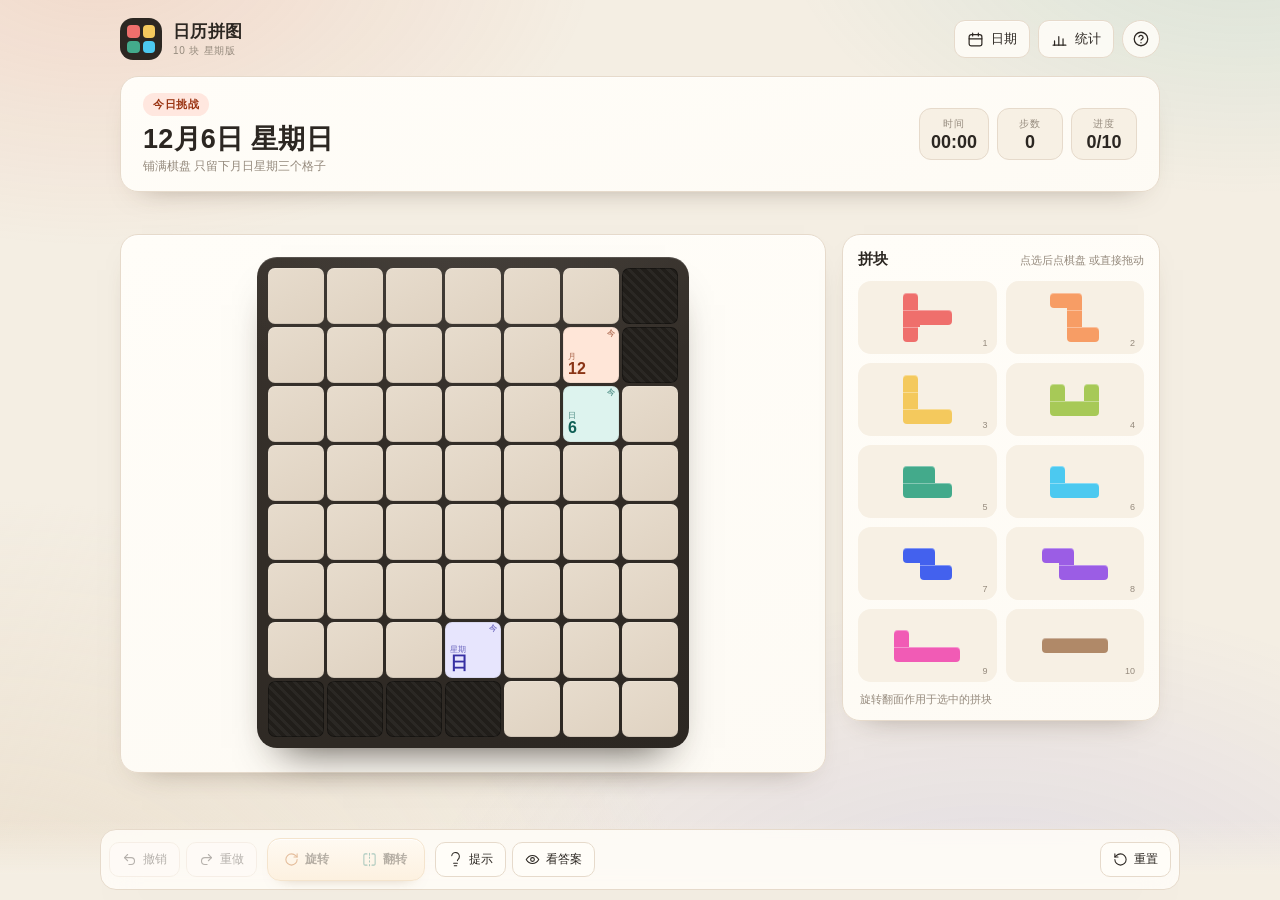
==== index.html @ 7f1c4089 "今日自动定位 非Chromium安装引导 横屏适配 旋转翻转分区 新增Android安装包" ====
<!DOCTYPE html>
<html lang="zh-CN">
<head>
  <meta charset="utf-8">
  <meta name="viewport" content="width=device-width, initial-scale=1, viewport-fit=cover, user-scalable=no">
  <meta name="theme-color" content="#f4eee3">
  <meta name="description" content="10 块日历拼图 铺满棋盘 只留下月 日 星期三个格子 每天一道 离线可玩">
  <title>日历拼图 10 块星期版</title>
  <link rel="manifest" href="manifest.webmanifest">
  <link rel="apple-touch-icon" href="icons/icon-192.png">
  <link rel="icon" type="image/png" href="icons/icon-192.png">
  <link rel="stylesheet" href="styles.css">
</head>
<body>
  <svg class="sprite" xmlns="http://www.w3.org/2000/svg" aria-hidden="true" focusable="false">
    <symbol id="i-undo" viewBox="0 0 24 24"><path d="M9 14 4 9l5-5"/><path d="M4 9h10.5a5.5 5.5 0 0 1 0 11H11"/></symbol>
    <symbol id="i-redo" viewBox="0 0 24 24"><path d="m15 14 5-5-5-5"/><path d="M20 9H9.5a5.5 5.5 0 0 0 0 11H13"/></symbol>
    <symbol id="i-rotate" viewBox="0 0 24 24"><path d="M21 12a9 9 0 1 1-9-9c2.52 0 4.94.99 6.74 2.74L21 8"/><path d="M21 3v5h-5"/></symbol>
    <symbol id="i-flip" viewBox="0 0 24 24"><path d="M8 3H5a2 2 0 0 0-2 2v14c0 1.1.9 2 2 2h3"/><path d="M16 3h3a2 2 0 0 1 2 2v14a2 2 0 0 1-2 2h-3"/><path d="M12 20v2M12 14v2M12 8v2M12 2v3"/></symbol>
    <symbol id="i-hint" viewBox="0 0 24 24"><path d="M15 14c.2-1 .7-1.7 1.5-2.5 1-.9 1.5-2.2 1.5-3.5A6 6 0 0 0 6 6 0 0 0 0 9.5c0 1 .5 2.2 1.5 3.1.8.7 1.3 1.5 1.5 2.5"/><path d="M9 18h6"/><path d="M10 22h4"/></symbol>
    <symbol id="i-answer" viewBox="0 0 24 24"><path d="M2 12c2.5-4.2 6-6.5 10-6.5s7.5 2.3 10 6.5c-2.5 4.2-6 6.5-10 6.5S4.5 16.2 2 12Z"/><circle cx="12" cy="12" r="3"/></symbol>
    <symbol id="i-reset" viewBox="0 0 24 24"><path d="M3 12a9 9 0 1 0 9-9 9.75 9.75 0 0 0-6.74 2.74L3 8"/><path d="M3 3v5h5"/></symbol>
    <symbol id="i-calendar" viewBox="0 0 24 24"><rect x="3" y="5" width="18" height="16" rx="3"/><path d="M8 3v4M16 3v4M3 11h18"/></symbol>
    <symbol id="i-stats" viewBox="0 0 24 24"><path d="M5 20v-6M11 20V8M17 20v-9"/><path d="M3 20h18"/></symbol>
    <symbol id="i-help" viewBox="0 0 24 24"><circle cx="12" cy="12" r="9"/><path d="M9.2 9a2.9 2.9 0 0 1 5.6 1c0 1.9-2.8 2.4-2.8 3.4"/><path d="M12 17h.01"/></symbol>
    <symbol id="i-install" viewBox="0 0 24 24"><path d="M21 15v4a2 2 0 0 1-2 2H5a2 2 0 0 1-2-2v-4"/><path d="m7 10 5 5 5-5"/><path d="M12 15V3"/></symbol>
    <symbol id="i-close" viewBox="0 0 24 24"><path d="M18 6 6 18M6 6l12 12"/></symbol>
    <symbol id="i-check" viewBox="0 0 24 24"><path d="m20 6-11 11-5-5"/></symbol>
  </svg>

  <div class="app">
    <header class="topbar">
      <div class="brand">
        <span class="brand-mark" aria-hidden="true"><i></i><i></i><i></i><i></i></span>
        <span class="brand-text">
          <b>日历拼图</b>
          <small>10 块 星期版</small>
        </span>
      </div>
      <nav class="top-actions">
        <button id="btnInstall" class="btn subtle icon-sm install-btn" hidden>
          <svg class="ico" aria-hidden="true"><use href="#i-install"/></svg><span class="label">安装到设备</span>
        </button>
        <button id="btnDate" class="btn subtle icon-sm">
          <svg class="ico" aria-hidden="true"><use href="#i-calendar"/></svg><span class="label">日期</span>
        </button>
        <button id="btnStats" class="btn subtle icon-sm">
          <svg class="ico" aria-hidden="true"><use href="#i-stats"/></svg><span class="label">统计</span>
        </button>
        <button id="btnHelp" class="btn subtle icon" aria-label="帮助与安装说明">
          <svg class="ico" aria-hidden="true"><use href="#i-help"/></svg>
        </button>
      </nav>
    </header>

    <main class="layout">
      <section class="challenge panel">
        <div class="challenge-left">
          <div class="challenge-head">
            <span id="challengeTag" class="challenge-tag">今日挑战</span>
            <button id="btnBackToday" class="back-today" type="button" hidden>回到今天</button>
          </div>
          <h1 id="challengeTitle">11月2日 星期一</h1>
          <p class="challenge-sub">铺满棋盘 只留下月日星期三个格子</p>
        </div>
        <div class="metrics">
          <div class="metric"><span>时间</span><strong id="timer">00:00</strong></div>
          <div class="metric"><span>步数</span><strong id="moves">0</strong></div>
          <div class="metric"><span>进度</span><strong id="progress">0/10</strong></div>
        </div>
      </section>

      <section class="board-card panel">
        <div class="board-wrap">
          <div id="board" class="board" role="grid" aria-label="日历拼图棋盘"></div>
        </div>
        <div id="answerBar" class="answer-bar" hidden>
          <span id="answerText">答案模式</span>
          <div class="answer-actions">
            <button id="answerNext" class="mini-btn" type="button">换一种</button>
            <button id="answerReset" class="mini-btn" type="button">重新开始</button>
          </div>
        </div>
      </section>

      <aside class="tray-card panel">
        <div class="tray-head">
          <h2>拼块</h2>
          <span>点选后点棋盘 或直接拖动</span>
        </div>
        <div id="tray" class="tray" aria-label="拼块列表"></div>
        <p class="tray-foot">旋转翻面作用于选中的拼块</p>
      </aside>
    </main>

    <footer class="dock">
      <div class="dock-inner">
        <div class="dock-group">
          <button id="btnUndo" class="dock-btn" type="button" aria-label="撤销">
            <svg class="ico" aria-hidden="true"><use href="#i-undo"/></svg><span>撤销</span>
          </button>
          <button id="btnRedo" class="dock-btn" type="button" aria-label="重做">
            <svg class="ico" aria-hidden="true"><use href="#i-redo"/></svg><span>重做</span>
          </button>
        </div>
        <div class="dock-group dock-transform">
          <button id="btnRotate" class="dock-btn" type="button" aria-label="旋转选中拼块">
            <svg class="ico" aria-hidden="true"><use href="#i-rotate"/></svg><span>旋转</span>
          </button>
          <button id="btnFlip" class="dock-btn" type="button" aria-label="翻转选中拼块">
            <svg class="ico" aria-hidden="true"><use href="#i-flip"/></svg><span>翻转</span>
          </button>
        </div>
        <div class="dock-group">
          <button id="btnHint" class="dock-btn" type="button" aria-label="提示">
            <svg class="ico" aria-hidden="true"><use href="#i-hint"/></svg><span>提示</span>
          </button>
          <button id="btnAnswer" class="dock-btn" type="button" aria-label="查看答案">
            <svg class="ico" aria-hidden="true"><use href="#i-answer"/></svg><span id="answerLabel">看答案</span>
          </button>
        </div>
        <div class="dock-group dock-right">
          <button id="btnReset" class="dock-btn" type="button" aria-label="重置">
            <svg class="ico" aria-hidden="true"><use href="#i-reset"/></svg><span>重置</span>
          </button>
        </div>
      </div>
    </footer>
  </div>

  <div id="installTip" class="install-tip" role="dialog" aria-live="polite" aria-label="安装到主屏幕" hidden>
    <span class="install-tip-icon" aria-hidden="true">
      <svg class="ico" aria-hidden="true"><use href="#i-install"/></svg>
    </span>
    <div class="install-tip-text">
      <strong id="installTipTitle">装到桌面 离线也能玩</strong>
      <span id="installTipSub">独立全屏 没有地址栏</span>
    </div>
    <button id="installTipGo" class="btn primary install-tip-go" type="button">安装</button>
    <a id="installTipDown" class="btn primary install-tip-go" href="download/calendar-puzzle.apk" download hidden>下载</a>
    <button id="installTipClose" class="install-tip-close" type="button" aria-label="暂不安装">
      <svg class="ico" aria-hidden="true"><use href="#i-close"/></svg>
    </button>
  </div>

  <div id="toast" class="toast" aria-live="polite"></div>

  <div id="dateModal" class="modal" aria-hidden="true" role="dialog" aria-modal="true" aria-labelledby="dateModalTitle">
    <div class="modal-card date-card">
      <div class="modal-head">
        <h2 id="dateModalTitle">选择日期</h2>
        <button class="modal-close" type="button" data-close aria-label="关闭">
          <svg class="ico" aria-hidden="true"><use href="#i-close"/></svg>
        </button>
      </div>
      <div class="date-preview">
        <strong id="datePreview">11月2日 星期一</strong>
        <span>全部 2604 种组合都有解</span>
      </div>
      <div class="date-section">
        <h3>月份</h3>
        <div id="monthGrid" class="chips month-chips"></div>
      </div>
      <div class="date-section">
        <h3>日期</h3>
        <div id="dayGrid" class="chips day-chips"></div>
      </div>
      <div class="date-section">
        <h3>星期</h3>
        <div id="weekGrid" class="chips week-chips"></div>
      </div>
      <p class="date-warning" id="dateWarning">切换日期会开始新的一局 当前进度不保留</p>
      <div class="modal-actions">
        <button id="btnToday" class="btn subtle" type="button">今天</button>
        <button id="btnRandom" class="btn subtle" type="button">随机一天</button>
        <button id="btnApplyDate" class="btn primary" type="button">开始这一局</button>
      </div>
    </div>
  </div>

  <div id="statsModal" class="modal" aria-hidden="true" role="dialog" aria-modal="true" aria-labelledby="statsModalTitle">
    <div class="modal-card">
      <div class="modal-head">
        <h2 id="statsModalTitle">统计</h2>
        <button class="modal-close" type="button" data-close aria-label="关闭">
          <svg class="ico" aria-hidden="true"><use href="#i-close"/></svg>
        </button>
      </div>
      <div id="statsGrid" class="stats-grid"></div>
      <div class="heatmap-block">
        <div class="heatmap-title">
          <h3>最近 8 周</h3>
          <span>按实际完成的日期记录</span>
        </div>
        <div class="heatmap-week"><span>日</span><span>一</span><span>二</span><span>三</span><span>四</span><span>五</span><span>六</span></div>
        <div id="heatmap" class="heatmap"></div>
        <p class="hint-text">深色为今日挑战完成 浅色为自由日期完成 空心为未完成</p>
      </div>
      <p class="stats-foot" id="statsFoot"></p>
    </div>
  </div>

  <div id="helpModal" class="modal" aria-hidden="true" role="dialog" aria-modal="true" aria-labelledby="helpModalTitle">
    <div class="modal-card help-card">
      <div class="modal-head">
        <h2 id="helpModalTitle">玩法与离线使用</h2>
        <button class="modal-close" type="button" data-close aria-label="关闭">
          <svg class="ico" aria-hidden="true"><use href="#i-close"/></svg>
        </button>
      </div>

      <section class="help-section">
        <h3>怎么玩</h3>
        <p>棋盘是 7 列 × 8 行 共 56 格 深色墙格与三个日期格不能覆盖 把 10 块拼图全部放进棋盘 恰好留出月 日 星期三格</p>
        <ul>
          <li>点一下拼块选中 再点棋盘放置 也可以直接拖动拼块到棋盘</li>
          <li>点旋转或翻面调整选中拼块的朝向 允许翻面</li>
          <li>点棋盘上已放置的拼块可以取下 点拼块托盘里的已用拼块也可以取下</li>
          <li>提示会在当前摆法的基础上给出下一块的位置 看答案会展示一种完整解法 本局不计入连胜</li>
        </ul>
      </section>

      <section class="help-section">
        <h3>安装到 Android</h3>
        <ol>
          <li>Chrome 打开本页面 点顶部安装按钮 或菜单里的安装应用</li>
          <li>夸克 UC QQ 微信等浏览器 点工具栏菜单 选 添加到桌面 或 添加到主屏幕</li>
          <li>找不到入口 直接下载安装包 装好后桌面有图标 断网也能玩</li>
        </ol>
        <a class="btn primary help-download" href="download/calendar-puzzle.apk" download>下载 Android 安装包 APK</a>
        <p class="help-note">安装包约 1 MB 首次安装需允许未知来源应用 装好后不依赖浏览器与网络</p>
      </section>

      <section class="help-section">
        <h3>安装到 Windows</h3>
        <ol>
          <li>用 Chrome 或 Edge 打开本页面</li>
          <li>点地址栏右侧的安装图标 或菜单里的安装日历拼图</li>
          <li>安装后会生成桌面快捷方式 离线可直接启动</li>
        </ol>
        <p class="help-note">也可以下载单文件离线版 双击即可在浏览器中玩 不需要联网</p>
        <a id="offlineLink" class="btn subtle help-download" href="calendar-puzzle-standalone.html" download>保存单文件离线版</a>
      </section>

      <section class="help-section">
        <h3>说明</h3>
        <p>标准 10 块星期版共有 12 × 31 × 7 = 2604 种日期组合 已逐一验证全部有解 进度 成绩与统计只保存在本机浏览器里</p>
      </section>
    </div>
  </div>

  <div id="winModal" class="modal" aria-hidden="true" role="dialog" aria-modal="true" aria-labelledby="winTitle">
    <div class="modal-card win-card">
      <div id="confetti" class="confetti" aria-hidden="true"></div>
      <div class="win-check" aria-hidden="true">
        <svg class="ico" aria-hidden="true"><use href="#i-check"/></svg>
      </div>
      <h2 id="winTitle">拼好了</h2>
      <p id="winSub" class="win-sub">今天的日历拼图完成了</p>
      <div class="win-stats">
        <div><span>时间</span><strong id="winTime">00:00</strong></div>
        <div><span>步数</span><strong id="winMoves">10</strong></div>
        <div><span>提示</span><strong id="winHints">0</strong></div>
      </div>
      <p id="winNote" class="win-note"></p>
      <div class="modal-actions win-actions">
        <button id="winReplay" class="btn primary" type="button">再来一局</button>
        <button id="winDate" class="btn subtle" type="button">换个日期</button>
        <button id="winStats" class="btn subtle" type="button">看统计</button>
      </div>
    </div>
  </div>

  <script src="src/pieces.js"></script>
  <script src="src/solver.js"></script>
  <script src="src/storage.js"></script>
  <script src="src/game.js"></script>
  <script src="src/app.js"></script>
</body>
</html>
---- styles.css ----
:root {
  --bg: #f4eee3;
  --bg-deep: #ede2d2;
  --glow1: #fffaf0;
  --glow2: #e9dcc9;
  --surface: #fffdf8;
  --surface-2: #f7f0e4;
  --surface-translucent: rgba(255, 253, 248, 0.84);
  --ink: #2c2722;
  --ink-2: #5d554c;
  --muted: #958a7d;
  --line: #e6dacb;
  --line-strong: #d7c8b5;
  --frame: #38322c;
  --frame-2: #2c2722;
  --cell-empty: #e7dccd;
  --cell-empty-2: #dfd2c1;
  --wall: #211e1a;
  --accent: #e76f51;
  --accent-soft: #ffe7df;
  --accent-ink: #9a3412;
  --teal: #2a9d8f;
  --teal-soft: #dff3ef;
  --indigo: #4f46e5;
  --indigo-soft: #e8e7fd;
  --good: #0f766e;
  --shadow: 0 26px 50px -30px rgba(73, 55, 38, 0.55);
  --shadow-soft: 0 14px 30px -22px rgba(73, 55, 38, 0.55);
  --radius: 18px;
  --mini: 15px;
  --mini-r: 4px;
  --piece-r: 10px;
  --ease: cubic-bezier(0.22, 0.9, 0.24, 1);
  --ease-out: cubic-bezier(0.16, 1, 0.3, 1);
  color-scheme: light dark;
}

@media (prefers-color-scheme: dark) {
  :root {
    --bg: #15130f;
    --bg-deep: #100f0c;
    --glow1: #1f1b15;
    --glow2: #191611;
    --surface: #201d18;
    --surface-2: #2a261f;
    --surface-translucent: rgba(32, 29, 24, 0.86);
    --ink: #f4ede2;
    --ink-2: #c8bda9;
    --muted: #8f8370;
    --line: #383228;
    --line-strong: #4a4235;
    --frame: #0f0e0c;
    --frame-2: #080807;
    --cell-empty: #2c2821;
    --cell-empty-2: #26221c;
    --wall: #0a0908;
    --accent: #f07a5c;
    --accent-soft: #3a211a;
    --accent-ink: #ffb39c;
    --teal: #4cc2b2;
    --teal-soft: #142e2b;
    --indigo: #8b85ff;
    --indigo-soft: #211f3d;
    --good: #4cc2b2;
    --shadow: 0 26px 50px -30px rgba(0, 0, 0, 0.8);
    --shadow-soft: 0 14px 30px -22px rgba(0, 0, 0, 0.75);
  }
}

* { box-sizing: border-box; }

html, body {
  margin: 0;
  min-height: 100%;
}

body {
  font-family: -apple-system, BlinkMacSystemFont, "Segoe UI", "PingFang SC", "Hiragino Sans GB", "Microsoft YaHei", sans-serif;
  background: var(--bg);
  color: var(--ink);
  -webkit-font-smoothing: antialiased;
  overflow-x: hidden;
  -webkit-tap-highlight-color: transparent;
}

body::before {
  content: "";
  position: fixed;
  inset: -12%;
  z-index: 0;
  pointer-events: none;
  background: var(--glow1);
  background:
    radial-gradient(46% 38% at 16% 6%, color-mix(in srgb, var(--accent) 16%, transparent), transparent 68%),
    radial-gradient(42% 36% at 88% 2%, color-mix(in srgb, var(--teal) 14%, transparent), transparent 70%),
    radial-gradient(52% 46% at 72% 96%, color-mix(in srgb, var(--indigo) 12%, transparent), transparent 72%),
    radial-gradient(60% 50% at 8% 92%, color-mix(in srgb, var(--glow2) 80%, transparent), transparent 75%);
  animation: aurora 20s ease-in-out infinite alternate;
}

body.modal-open { overflow: hidden; }

button {
  font-family: inherit;
  color: inherit;
}

[hidden] { display: none !important; }

.sprite {
  position: absolute;
  width: 0;
  height: 0;
  overflow: hidden;
}

.ico {
  width: 16px;
  height: 16px;
  flex: 0 0 auto;
  fill: none;
  stroke: currentColor;
  stroke-width: 1.7;
  stroke-linecap: round;
  stroke-linejoin: round;
}

.app {
  position: relative;
  z-index: 1;
  min-height: 100vh;
  min-height: 100dvh;
  display: flex;
  flex-direction: column;
}

/* ---------- 顶栏 ---------- */
.topbar {
  width: min(1080px, 100%);
  margin: 0 auto;
  padding: 18px 20px 10px;
  display: flex;
  align-items: center;
  justify-content: space-between;
  gap: 16px;
  animation: fadeDown 0.7s var(--ease-out) both;
}

.brand {
  display: flex;
  align-items: center;
  gap: 11px;
  user-select: none;
}

.brand-mark {
  width: 42px;
  height: 42px;
  border-radius: 13px;
  background: var(--ink);
  padding: 7px;
  display: grid;
  grid-template-columns: 1fr 1fr;
  gap: 3px;
  box-shadow: var(--shadow-soft);
  flex: 0 0 auto;
  transition: transform 0.4s var(--ease);
}
.brand:hover .brand-mark { transform: rotate(-4deg) scale(1.04); }

.brand-mark i { display: block; border-radius: 4px; transition: transform 0.4s var(--ease); }
.brand-mark i:nth-child(1) { background: #ef6f6c; }
.brand-mark i:nth-child(2) { background: #f4c95d; }
.brand-mark i:nth-child(3) { background: #43aa8b; }
.brand-mark i:nth-child(4) { background: #4cc9f0; }
.brand:hover .brand-mark i:nth-child(1) { transform: translate(-2px, -2px); }
.brand:hover .brand-mark i:nth-child(4) { transform: translate(2px, 2px); }

.brand-text { display: flex; flex-direction: column; line-height: 1.15; }
.brand-text b { font-size: 17px; letter-spacing: 0.02em; }
.brand-text small { font-size: 10px; color: var(--muted); letter-spacing: 0.08em; margin-top: 3px; }

.top-actions { display: flex; align-items: center; gap: 8px; flex-wrap: wrap; justify-content: flex-end; }

.btn {
  border: 1px solid var(--line);
  background: var(--surface);
  border-radius: 11px;
  padding: 9px 14px;
  font-size: 13px;
  cursor: pointer;
  display: inline-flex;
  align-items: center;
  justify-content: center;
  gap: 7px;
  box-shadow: 0 1px 0 rgba(255, 255, 255, 0.5) inset;
  transition:
    background-color 0.2s ease,
    border-color 0.2s ease,
    transform 0.22s var(--ease),
    box-shadow 0.22s ease,
    color 0.2s ease;
}
.btn:hover { background: var(--surface-2); border-color: var(--line-strong); transform: translateY(-1px) scale(1.03); }
.btn:active { transform: scale(0.96); box-shadow: none; }
.btn.subtle { background: var(--surface-translucent); backdrop-filter: blur(10px); }
.btn.primary { background: var(--ink); border-color: var(--ink); color: var(--surface); }
.btn.primary:hover { background: var(--ink-2); border-color: var(--ink-2); }
.btn.icon {
  padding: 0;
  display: inline-grid;
  place-items: center;
}
.btn.icon { width: 38px; height: 38px; border-radius: 50%; }
.btn.icon-sm {
  width: auto;
  height: 38px;
  padding: 0 12px;
  gap: 7px;
  border-radius: 11px;
  display: inline-flex;
  align-items: center;
  justify-content: center;
}
.btn.icon-sm .ico { width: 17px; height: 17px; }
.btn.icon .ico { width: 18px; height: 18px; }
.btn.install-btn {
  background: var(--accent);
  border-color: var(--accent);
  color: #fff;
  font-weight: 600;
}
.btn.install-btn:hover { background: #d95f42; border-color: #d95f42; }

/* ---------- 布局 ---------- */
.layout {
  width: min(1080px, 100%);
  margin: 0 auto;
  padding: 6px 20px 20px;
  display: grid;
  grid-template-columns: minmax(0, 1fr) 318px;
  grid-template-areas:
    "challenge challenge"
    "board tray";
  gap: 16px;
  align-items: start;
  flex: 1;
}

.panel {
  background: var(--surface);
  background: linear-gradient(168deg, var(--surface), color-mix(in srgb, var(--surface) 82%, var(--surface-2)));
  border: 1px solid var(--line);
  border-radius: var(--radius);
  box-shadow:
    0 1px 0 rgba(255, 255, 255, 0.6) inset,
    var(--shadow-soft);
}

.challenge {
  grid-area: challenge;
  padding: 16px 22px;
  display: flex;
  align-items: center;
  justify-content: space-between;
  gap: 20px;
  animation: riseIn 0.7s 0.06s var(--ease-out) both;
}

.challenge-left { min-width: 0; }

.challenge-head { display: flex; align-items: center; gap: 8px; flex-wrap: wrap; }

.back-today {
  display: inline-flex;
  align-items: center;
  padding: 4px 10px;
  border: 1px solid var(--line);
  border-radius: 999px;
  background: var(--surface);
  color: var(--muted);
  font-family: inherit;
  font-size: 11px;
  font-weight: 600;
  cursor: pointer;
  transition: color 0.2s ease, border-color 0.2s ease, transform 0.22s var(--ease);
}
.back-today:hover { color: var(--accent-ink); border-color: var(--accent-soft); }
.back-today:active { transform: scale(0.95); }

.challenge-tag {
  display: inline-flex;
  align-items: center;
  gap: 6px;
  padding: 4px 10px;
  border-radius: 999px;
  background: var(--accent-soft);
  color: var(--accent-ink);
  font-size: 11px;
  font-weight: 600;
  letter-spacing: 0.05em;
  transition: background-color 0.25s ease, color 0.25s ease, transform 0.25s var(--ease);
}
.challenge-tag.free { background: var(--indigo-soft); color: var(--indigo); }
.challenge-tag.done { background: var(--teal-soft); color: var(--good); }
.challenge-tag.pop { animation: tagPop 0.45s var(--ease); }

.challenge h1 {
  margin: 8px 0 3px;
  font-size: clamp(20px, 3.2vw, 27px);
  letter-spacing: 0.01em;
  line-height: 1.15;
}
.challenge h1.swap { animation: titleSwap 0.5s var(--ease-out); }

.challenge-sub { margin: 0; font-size: 12px; color: var(--muted); }

.metrics { display: flex; gap: 8px; flex: 0 0 auto; }
.metric {
  min-width: 66px;
  padding: 8px 11px 7px;
  border-radius: 12px;
  background: var(--surface-2);
  border: 1px solid var(--line);
  text-align: center;
  transition: transform 0.25s var(--ease), border-color 0.25s ease;
}
.metric span { display: block; font-size: 10px; color: var(--muted); letter-spacing: 0.08em; }
.metric strong {
  display: block;
  margin-top: 2px;
  font-size: 18px;
  font-variant-numeric: tabular-nums;
  line-height: 1.1;
}
.metric strong.bump { animation: metricBump 0.42s var(--ease); }

.board-card {
  grid-area: board;
  padding: 10px 10px 12px;
  display: flex;
  flex-direction: column;
  min-width: 0;
  animation: riseIn 0.75s 0.12s var(--ease-out) both;
}

.board-wrap {
  display: flex;
  align-items: center;
  justify-content: center;
  padding: 12px 4px;
}

.board {
  --cell: 56px;
  --gap: 3px;
  --pad: 11px;
  --piece-r: 10px;
  position: relative;
  isolation: isolate;
  display: grid;
  grid-template-columns: repeat(7, var(--cell));
  grid-auto-rows: var(--cell);
  gap: var(--gap);
  padding: var(--pad);
  border-radius: 20px;
  background:
    radial-gradient(120% 90% at 50% -20%, rgba(255, 255, 255, 0.1), transparent 60%),
    linear-gradient(160deg, var(--frame), var(--frame-2));
  box-shadow:
    inset 0 1px 0 rgba(255, 255, 255, 0.14),
    0 24px 40px -24px rgba(30, 22, 14, 0.8);
  touch-action: none;
  user-select: none;
  margin: 0 auto;
}

/* 拼块整体形状层 */
.piece-layer {
  position: absolute;
  left: var(--pad);
  top: var(--pad);
  width: calc(var(--cell) * 7 + var(--gap) * 6);
  height: calc(var(--cell) * 8 + var(--gap) * 7);
  pointer-events: none;
  z-index: 2;
}

.piece {
  position: absolute;
  filter: drop-shadow(0 3px 3px rgba(28, 19, 10, 0.24));
  will-change: transform, opacity;
}
.piece-cell {
  position: absolute;
  display: block;
}
.piece.enter { animation: pieceIn 0.36s var(--ease-out) backwards; }
.piece.hint-piece {
  opacity: 0.42;
  animation: hintFloat 1.7s ease-in-out infinite;
  filter: drop-shadow(0 0 8px rgba(231, 111, 81, 0.45));
}
.piece.answer-piece { filter: drop-shadow(0 4px 5px rgba(28, 19, 10, 0.28)); }
.piece.reveal-piece { animation: pieceReveal 0.5s var(--ease-out) both; }
.piece.out { pointer-events: none; }

.cell {
  position: relative;
  border-radius: 7px;
  background: var(--cell-empty);
  transition: background-color 0.2s ease, box-shadow 0.2s ease, transform 0.2s var(--ease);
  animation: cellIn 0.5s var(--ease-out) backwards;
  animation-delay: calc(var(--i, 0) * 9ms + 120ms);
}

.cell.empty {
  background: linear-gradient(150deg, var(--cell-empty), var(--cell-empty-2));
  box-shadow:
    inset 0 1px 0 rgba(255, 255, 255, 0.16),
    inset 0 -1px 0 rgba(0, 0, 0, 0.08);
}

.board:not(.locked) .cell.empty:hover {
  background: linear-gradient(150deg, color-mix(in srgb, var(--cell-empty) 88%, #fff), var(--cell-empty-2));
  transform: scale(1.02);
}

.cell.wall {
  background:
    repeating-linear-gradient(45deg, rgba(255, 255, 255, 0.045) 0 3px, transparent 3px 7px),
    var(--wall);
  box-shadow: inset 0 0 0 1px rgba(0, 0, 0, 0.35);
}

.cell.target {
  display: flex;
  flex-direction: column;
  justify-content: flex-end;
  align-items: flex-start;
  padding: 3px 4px 4px;
  border: 1px solid rgba(0, 0, 0, 0.06);
}
.cell.target.month { background: #ffe6d8; color: #8a3416; }
.cell.target.day { background: #ddf3ee; color: #0f5f55; }
.cell.target.week { background: #e7e5fd; color: #3730a3; }

.cell.target { position: relative; }
.cell.target.today-cell::after {
  content: '今';
  position: absolute;
  top: 2px;
  right: 3px;
  font-size: 8px;
  font-weight: 700;
  line-height: 1;
  opacity: 0.62;
  letter-spacing: 0;
}

.cell-sub {
  font-size: 8px;
  line-height: 1;
  opacity: 0.72;
  letter-spacing: 0.04em;
}
.cell-main {
  font-size: clamp(13px, 2.2vw, 16px);
  font-weight: 700;
  line-height: 1.05;
  font-variant-numeric: tabular-nums;
}
.cell.target.week .cell-main { font-size: clamp(15px, 2.6vw, 18px); }

.cell.preview-valid {
  background: rgba(42, 157, 143, 0.22);
  box-shadow: inset 0 0 0 2px var(--teal);
  transform: scale(0.98);
}
.cell.preview-invalid {
  background: rgba(231, 111, 81, 0.2);
  box-shadow: inset 0 0 0 2px var(--accent);
  transform: scale(0.98);
}

.board.locked .cell { cursor: default; }
.board.shake { animation: boardShake 0.5s ease; }

.answer-bar {
  margin: 2px 6px 0;
  padding: 10px 12px;
  border-radius: 12px;
  border: 1px solid var(--line);
  background: var(--surface-2);
  display: flex;
  align-items: center;
  justify-content: space-between;
  gap: 10px;
  flex-wrap: wrap;
  font-size: 12px;
  color: var(--ink-2);
}
.answer-bar:not([hidden]) { animation: riseIn 0.4s var(--ease-out) both; }
.answer-actions { display: flex; gap: 6px; }
.mini-btn {
  border: 1px solid var(--line-strong);
  background: var(--surface);
  border-radius: 9px;
  padding: 5px 10px;
  font-size: 12px;
  cursor: pointer;
  transition: background-color 0.2s ease, transform 0.2s var(--ease), border-color 0.2s ease;
}
.mini-btn:hover { background: var(--surface-2); transform: translateY(-1px) scale(1.04); }
.mini-btn:active { transform: scale(0.96); }

/* ---------- 拼块托盘 ---------- */
.tray-card {
  grid-area: tray;
  padding: 15px 15px 13px;
  --mini: 15px;
  --mini-r: 4px;
  animation: riseIn 0.75s 0.18s var(--ease-out) both;
}

.tray-head {
  display: flex;
  align-items: baseline;
  justify-content: space-between;
  gap: 10px;
}
.tray-head h2 { margin: 0; font-size: 15px; letter-spacing: 0.02em; }
.tray-head span { font-size: 10.5px; color: var(--muted); }

.tray {
  margin-top: 12px;
  display: grid;
  grid-template-columns: repeat(2, minmax(0, 1fr));
  gap: 9px;
}

.tray-piece {
  position: relative;
  min-height: 73px;
  padding: 7px;
  border: 1px dashed transparent;
  border-radius: 13px;
  background: var(--surface-2);
  display: flex;
  align-items: center;
  justify-content: center;
  cursor: grab;
  touch-action: none;
  animation: trayIn 0.5s var(--ease-out) backwards;
  animation-delay: calc(var(--ti, 0) * 45ms + 220ms);
  transition:
    background-color 0.2s ease,
    border-color 0.2s ease,
    box-shadow 0.25s ease,
    opacity 0.25s ease,
    transform 0.25s var(--ease);
}
.tray-piece:hover {
  background: var(--surface);
  border-color: var(--line-strong);
  transform: translateY(-2px) scale(1.02);
}
.tray-piece:active { cursor: grabbing; transform: scale(0.97); }
.tray-piece.selected {
  background: var(--surface);
  border-color: var(--accent);
  box-shadow: 0 0 0 3px rgba(231, 111, 81, 0.16), 0 10px 22px -16px rgba(231, 111, 81, 0.65);
  transform: translateY(-2px);
}
.tray-piece.placed { opacity: 0.38; cursor: pointer; }
.tray-piece.placed .mini { filter: saturate(0.45); }
.tray-piece.hinting { animation: hintPiece 1.6s ease-in-out infinite; }

.mini {
  position: relative;
  display: block;
}
.mini-cell {
  position: absolute;
  display: block;
  box-shadow: inset 0 1px 0 rgba(255, 255, 255, 0.35);
}
.tray-num {
  position: absolute;
  right: 8px;
  bottom: 5px;
  font-size: 9px;
  color: var(--muted);
  font-variant-numeric: tabular-nums;
}

.tray-foot {
  margin: 11px 2px 0;
  font-size: 10.5px;
  color: var(--muted);
}

/* ---------- 底部操作栏 ---------- */
.dock {
  position: sticky;
  bottom: 0;
  z-index: 30;
  padding: 10px 20px calc(10px + env(safe-area-inset-bottom));
  background: linear-gradient(to top, var(--bg) 32%, transparent);
  animation: riseIn 0.7s 0.24s var(--ease-out) both;
}

.dock-inner {
  width: min(1080px, 100%);
  margin: 0 auto;
  padding: 8px;
  display: flex;
  align-items: center;
  gap: 10px;
  flex-wrap: wrap;
  border: 1px solid var(--line);
  border-radius: 16px;
  background: var(--surface-translucent);
  backdrop-filter: blur(18px);
  box-shadow: var(--shadow);
}

.dock-group { display: flex; gap: 6px; }
.dock-right { margin-left: auto; }

/* 旋转 翻转 独立成簇 图标语义与配色分开 */
.dock-group.dock-transform {
  position: relative;
  padding: 3px;
  border: 1px solid #f4e4cd;
  border-radius: 13px;
  background: linear-gradient(180deg, #fffaf2 0%, #fdf1e0 100%);
  box-shadow: inset 0 1px 0 rgba(255, 255, 255, 0.9), 0 8px 16px -14px rgba(120, 80, 30, 0.55);
}
.dock-transform .dock-btn {
  border-color: transparent;
  background: transparent;
  transition: background-color 0.2s ease, border-color 0.2s ease, transform 0.18s var(--ease), box-shadow 0.2s ease;
}
.dock-transform .dock-btn span { font-weight: 600; letter-spacing: 0.04em; }
#btnRotate .ico { color: #b45309; }
#btnFlip .ico { color: #0f766e; }
.dock-transform .dock-btn:hover { background: #fff; border-color: #f0ddc2; }
.dock-transform .dock-btn:active { transform: scale(0.95); }

.dock-transform.hint { animation: dockPulse 0.9s ease 2; }
.dock-transform.hint #btnRotate .ico { animation: spinOnce 1s cubic-bezier(0.45, 0, 0.2, 1); }
.dock-transform.hint #btnFlip .ico { animation: flipOnce 1s cubic-bezier(0.45, 0, 0.2, 1); }

@keyframes dockPulse {
  0%, 100% { transform: scale(1); }
  40% { transform: scale(1.05); box-shadow: inset 0 1px 0 rgba(255, 255, 255, 0.9), 0 12px 22px -14px rgba(120, 80, 30, 0.5); }
}
@keyframes spinOnce {
  from { transform: rotate(0deg); }
  to { transform: rotate(360deg); }
}
@keyframes flipOnce {
  0% { transform: scaleX(1); }
  45% { transform: scaleX(-1); }
  100% { transform: scaleX(1); }
}

.dock-btn {
  border: 1px solid var(--line);
  background: var(--surface);
  border-radius: 10px;
  padding: 8px 12px;
  font-size: 12px;
  cursor: pointer;
  display: inline-flex;
  align-items: center;
  justify-content: center;
  gap: 6px;
  white-space: nowrap;
  transition:
    background-color 0.2s ease,
    border-color 0.2s ease,
    opacity 0.2s ease,
    transform 0.24s var(--ease),
    box-shadow 0.24s ease;
}
.dock-btn .ico { width: 15px; height: 15px; }
.dock-btn:hover:not(:disabled) {
  background: var(--surface-2);
  border-color: var(--line-strong);
  transform: translateY(-1px) scale(1.04);
  box-shadow: 0 8px 16px -12px rgba(40, 28, 18, 0.6);
}
.dock-btn:active:not(:disabled) { transform: scale(0.95); box-shadow: none; }
.dock-btn:disabled { opacity: 0.34; cursor: default; }
.dock-btn.flash { animation: flashBtn 1.1s ease; }

/* ---------- 拖拽影子 ---------- */
.drag-ghost {
  position: fixed;
  left: 0;
  top: 0;
  z-index: 60;
  display: block;
  pointer-events: none;
  opacity: 0;
  transform-origin: 0 0;
  filter: drop-shadow(0 16px 18px rgba(25, 18, 12, 0.3));
  transition: opacity 0.16s ease;
}
.drag-ghost.show { opacity: 0.96; }
.drag-ghost .ghost-cell {
  position: absolute;
  display: block;
}
.drag-ghost.invalid { opacity: 0.4; filter: grayscale(0.4) drop-shadow(0 12px 14px rgba(25, 18, 12, 0.22)); }

/* ---------- 安装引导 ---------- */
.install-tip {
  position: fixed;
  left: 50%;
  bottom: calc(64px + env(safe-area-inset-bottom));
  z-index: 65;
  width: min(340px, calc(100vw - 24px));
  display: flex;
  align-items: center;
  gap: 9px;
  padding: 8px 9px 8px 11px;
  border: 1px solid var(--line);
  border-radius: 15px;
  background: var(--surface);
  box-shadow: 0 20px 36px -22px rgba(30, 22, 14, 0.6);
  opacity: 0;
  pointer-events: none;
  transform: translate(-50%, 18px) scale(0.96);
  transition: opacity 0.28s ease, transform 0.38s var(--ease-out);
}
.install-tip.show {
  opacity: 1;
  pointer-events: auto;
  transform: translate(-50%, 0) scale(1);
}
.install-tip-icon {
  width: 32px;
  height: 32px;
  flex: 0 0 auto;
  display: grid;
  place-items: center;
  border-radius: 10px;
  background: var(--accent-soft);
  color: var(--accent-ink);
}
.install-tip-icon .ico { width: 16px; height: 16px; }
.install-tip-text { flex: 1; min-width: 0; line-height: 1.25; }
.install-tip-text strong { display: block; font-size: 12.5px; letter-spacing: 0.01em; }
.install-tip-text span { display: block; margin-top: 1px; font-size: 10px; color: var(--muted); }
.install-tip-go {
  flex: 0 0 auto;
  padding: 8px 13px;
  font-size: 12px;
  border-radius: 9px;
}
.install-tip-close {
  width: 26px;
  height: 26px;
  flex: 0 0 auto;
  display: grid;
  place-items: center;
  padding: 0;
  border: 0;
  border-radius: 50%;
  background: transparent;
  color: var(--muted);
  cursor: pointer;
  transition: color 0.2s ease, transform 0.25s var(--ease);
}
.install-tip-close:hover { color: var(--ink); transform: rotate(90deg); }
.install-tip-close:active { transform: rotate(90deg) scale(0.9); }
.install-tip-close .ico { width: 14px; height: 14px; }

/* ---------- 提示条 ---------- */
.toast {
  position: fixed;
  left: 50%;
  bottom: calc(96px + env(safe-area-inset-bottom));
  z-index: 70;
  transform: translate(-50%, 16px) scale(0.94);
  opacity: 0;
  pointer-events: none;
  max-width: min(90vw, 520px);
  padding: 10px 17px;
  border-radius: 999px;
  background: var(--ink);
  color: var(--surface);
  font-size: 12.5px;
  text-align: center;
  box-shadow: 0 16px 30px -18px rgba(0, 0, 0, 0.7);
  transition: opacity 0.24s ease, transform 0.3s var(--ease-out);
}
.toast.show { opacity: 1; transform: translate(-50%, 0) scale(1); }

/* ---------- 弹层 ---------- */
.modal {
  position: fixed;
  inset: 0;
  z-index: 80;
  padding: 18px;
  display: flex;
  align-items: center;
  justify-content: center;
  background: rgba(28, 22, 16, 0.52);
  backdrop-filter: blur(8px);
  opacity: 0;
  visibility: hidden;
  transition: opacity 0.26s ease, visibility 0.26s ease;
}
.modal.open { opacity: 1; visibility: visible; }

.modal-card {
  position: relative;
  width: min(560px, 100%);
  max-height: calc(100vh - 36px);
  overflow: auto;
  padding: 22px 24px 24px;
  border-radius: 22px;
  background: var(--surface);
  background: linear-gradient(168deg, var(--surface), color-mix(in srgb, var(--surface) 86%, var(--surface-2)));
  border: 1px solid var(--line);
  box-shadow: 0 34px 70px -30px rgba(20, 14, 8, 0.65);
  opacity: 0;
  transform: translateY(18px) scale(0.96);
  transition: transform 0.34s var(--ease-out), opacity 0.26s ease;
  -webkit-overflow-scrolling: touch;
}
.modal.open .modal-card { opacity: 1; transform: translateY(0) scale(1); }

.modal.open .modal-card > *:not(.confetti):not(.win-check) {
  animation: modalItem 0.5s var(--d, 0ms) var(--ease-out) both;
}

.modal-head {
  display: flex;
  align-items: center;
  justify-content: space-between;
  gap: 12px;
  margin-bottom: 14px;
}
.modal-head h2 { margin: 0; font-size: 19px; letter-spacing: 0.02em; }
.modal-close {
  width: 34px;
  height: 34px;
  border-radius: 50%;
  border: 1px solid var(--line);
  background: var(--surface-2);
  cursor: pointer;
  color: var(--ink-2);
  flex: 0 0 auto;
  display: grid;
  place-items: center;
  transition: background-color 0.2s ease, transform 0.25s var(--ease), color 0.2s ease;
}
.modal-close .ico { width: 16px; height: 16px; }
.modal-close:hover { background: var(--line); color: var(--ink); transform: rotate(90deg) scale(1.06); }
.modal-close:active { transform: scale(0.94); }

.date-preview {
  display: flex;
  align-items: baseline;
  justify-content: space-between;
  gap: 12px;
  padding: 12px 14px;
  margin-bottom: 16px;
  border-radius: 12px;
  background: var(--surface-2);
  border: 1px solid var(--line);
}
.date-preview strong { font-size: 16px; }
.date-preview span { font-size: 10.5px; color: var(--muted); }

.date-section { margin-bottom: 14px; }
.date-section h3 { margin: 0 0 7px; font-size: 11px; color: var(--muted); font-weight: 600; letter-spacing: 0.1em; }

.chips { display: grid; gap: 6px; }
.month-chips { grid-template-columns: repeat(6, minmax(0, 1fr)); }
.day-chips { grid-template-columns: repeat(7, minmax(0, 1fr)); }
.week-chips { grid-template-columns: repeat(7, minmax(0, 1fr)); }

.chip {
  padding: 8px 0;
  border-radius: 9px;
  border: 1px solid var(--line);
  background: var(--surface-2);
  font-size: 12.5px;
  cursor: pointer;
  font-variant-numeric: tabular-nums;
  transition: background-color 0.2s ease, color 0.2s ease, border-color 0.2s ease, transform 0.2s var(--ease);
}
.chip:hover { background: var(--surface); border-color: var(--line-strong); transform: translateY(-1px) scale(1.05); }
.chip:active { transform: scale(0.95); }
.chip.on {
  background: var(--ink);
  border-color: var(--ink);
  color: var(--surface);
  font-weight: 600;
  transform: scale(1.02);
}

.date-warning {
  margin: 4px 0 16px;
  font-size: 11px;
  color: var(--accent-ink);
  background: var(--accent-soft);
  padding: 8px 11px;
  border-radius: 9px;
}
.date-warning[hidden] { display: none; }

.modal-actions {
  display: flex;
  align-items: center;
  gap: 8px;
  justify-content: flex-end;
  flex-wrap: wrap;
}
.modal-actions .btn.primary { margin-left: auto; }

/* ---------- 统计 ---------- */
.stats-grid {
  display: grid;
  grid-template-columns: repeat(2, minmax(0, 1fr));
  gap: 10px;
  margin-bottom: 20px;
}
.stat-card {
  padding: 12px 14px;
  border-radius: 13px;
  border: 1px solid var(--line);
  background: var(--surface-2);
  animation: riseIn 0.45s var(--ease-out) backwards;
  animation-delay: calc(60ms + var(--i, 0) * 55ms);
}
.stat-card span { display: block; font-size: 10.5px; color: var(--muted); margin-bottom: 5px; }
.stat-card strong {
  font-size: 22px;
  font-variant-numeric: tabular-nums;
  letter-spacing: -0.01em;
}
.stat-card em { font-style: normal; font-size: 11px; color: var(--muted); margin-left: 4px; }

.heatmap-block {
  padding-top: 16px;
  border-top: 1px solid var(--line);
}
.heatmap-title {
  display: flex;
  align-items: baseline;
  justify-content: space-between;
  gap: 10px;
}
.heatmap-title h3 { margin: 0; font-size: 14px; }
.heatmap-title span { font-size: 10px; color: var(--muted); }
.heatmap-week {
  margin: 10px 0 5px;
  font-size: 9px;
  color: var(--muted);
  letter-spacing: 0.05em;
  display: grid;
  grid-template-columns: repeat(7, 1fr);
  gap: 4px;
  text-align: center;
}
.heatmap {
  display: grid;
  grid-template-columns: repeat(7, 1fr);
  gap: 4px;
}
.heat-cell {
  aspect-ratio: 1;
  border-radius: 6px;
  border: 1px solid transparent;
  background: var(--surface-2);
  display: grid;
  place-items: center;
  font-size: 8.5px;
  color: var(--muted);
  animation: cellIn 0.4s var(--ease-out) backwards;
  animation-delay: calc(var(--i, 0) * 6ms);
  transition: transform 0.2s var(--ease);
}
.heat-cell:hover { transform: scale(1.12); }
.heat-cell.solved {
  background: var(--accent);
  border-color: rgba(255, 255, 255, 0.35);
  color: #fff;
  font-weight: 600;
}
.heat-cell.solved.free {
  background: var(--teal);
  color: #fff;
}
.heat-cell.future { opacity: 0.36; }
.heat-cell.today { outline: 2px solid var(--ink); outline-offset: 1px; }

.hint-text {
  margin: 10px 0 0;
  font-size: 10.5px;
  color: var(--muted);
  line-height: 1.5;
}
.stats-foot { margin: 14px 0 0; font-size: 10.5px; color: var(--muted); }

/* ---------- 帮助 ---------- */
.help-card { width: min(620px, 100%); }
.help-section { margin-bottom: 20px; }
.help-section:last-child { margin-bottom: 0; }
.help-section h3 { margin: 0 0 8px; font-size: 14px; }
.help-section p { margin: 0 0 8px; font-size: 12.5px; color: var(--ink-2); line-height: 1.65; }
.help-section ul, .help-section ol { margin: 0 0 8px; padding-left: 20px; }
.help-section li { font-size: 12.5px; color: var(--ink-2); line-height: 1.7; margin-bottom: 3px; }
.help-note {
  padding: 8px 11px;
  border-radius: 9px;
  background: var(--surface-2);
  border: 1px solid var(--line);
  color: var(--muted) !important;
  font-size: 11.5px !important;
}
.help-download { display: inline-flex; margin-top: 4px; text-decoration: none; }

/* ---------- 胜利 ---------- */
.win-card { text-align: center; overflow: hidden; }
.win-check {
  width: 64px;
  height: 64px;
  margin: 6px auto 12px;
  border-radius: 50%;
  background: linear-gradient(160deg, #4cc2b2, var(--teal));
  color: #fff;
  display: grid;
  place-items: center;
  box-shadow: 0 18px 30px -16px rgba(42, 157, 143, 0.8);
  animation: checkPop 0.6s 80ms var(--ease) both;
}
.win-check .ico { width: 30px; height: 30px; stroke-width: 2.2; }
.win-card h2 { margin: 0 0 6px; font-size: 23px; }
.win-sub { margin: 0; font-size: 12.5px; color: var(--muted); }
.win-stats {
  display: grid;
  grid-template-columns: repeat(3, 1fr);
  gap: 9px;
  margin: 18px 0 12px;
}
.win-stats div {
  padding: 11px 8px;
  border-radius: 12px;
  background: var(--surface-2);
  border: 1px solid var(--line);
}
.win-stats span { display: block; font-size: 10px; color: var(--muted); margin-bottom: 4px; }
.win-stats strong { font-size: 19px; font-variant-numeric: tabular-nums; }
.win-note { min-height: 17px; margin: 0 0 16px; font-size: 11.5px; color: var(--muted); }
.win-actions { justify-content: center; }
.win-actions .btn.primary { margin-left: 0; }

.confetti { position: absolute; inset: 0; pointer-events: none; overflow: hidden; }
.confetti i {
  position: absolute;
  top: -18px;
  width: 7px;
  height: 13px;
  border-radius: 2px;
  animation: confettiFall linear forwards;
}

/* ---------- 动效 ---------- */
@keyframes aurora {
  0% { transform: translate3d(0, 0, 0) scale(1); }
  100% { transform: translate3d(2%, -2%, 0) scale(1.06); }
}
@keyframes fadeDown {
  from { opacity: 0; transform: translateY(-12px); }
  to { opacity: 1; transform: none; }
}
@keyframes riseIn {
  from { opacity: 0; transform: translateY(16px) scale(0.985); }
  to { opacity: 1; transform: none; }
}
@keyframes cellIn {
  from { opacity: 0; transform: scale(0.84); }
  to { opacity: 1; transform: scale(1); }
}
@keyframes trayIn {
  from { opacity: 0; transform: translateY(10px) scale(0.96); }
  to { opacity: 1; transform: none; }
}
@keyframes pieceIn {
  from { opacity: 0.35; transform: translateY(5px) scale(0.96); }
  to { opacity: 1; transform: none; }
}
@keyframes pieceReveal {
  0% { opacity: 0; transform: translateY(7px) scale(0.9); }
  70% { opacity: 1; transform: translateY(0) scale(1.03); }
  100% { opacity: 1; transform: none; }
}
@keyframes hintFloat {
  0%, 100% { opacity: 0.32; }
  50% { opacity: 0.6; }
}
@keyframes modalItem {
  from { opacity: 0; transform: translateY(10px); }
  to { opacity: 1; transform: none; }
}
@keyframes titleSwap {
  0% { opacity: 0; transform: translateY(6px); }
  100% { opacity: 1; transform: none; }
}
@keyframes tagPop {
  0%, 100% { transform: scale(1); }
  45% { transform: scale(1.12); }
}
@keyframes metricBump {
  0% { transform: scale(1); }
  40% { transform: scale(1.22); color: var(--accent); }
  100% { transform: scale(1); }
}
@keyframes boardShake {
  0%, 100% { transform: translateX(0); }
  20% { transform: translateX(-5px); }
  40% { transform: translateX(4px); }
  60% { transform: translateX(-3px); }
  80% { transform: translateX(2px); }
}
@keyframes hintPiece {
  0%, 100% { box-shadow: 0 0 0 0 rgba(231, 111, 81, 0); }
  50% { box-shadow: 0 0 0 4px rgba(231, 111, 81, 0.18); }
}
@keyframes flashBtn {
  0%, 100% { background: var(--surface); }
  35%, 65% { background: var(--accent-soft); border-color: var(--accent); }
}
@keyframes checkPop {
  0% { transform: scale(0.55); opacity: 0; }
  70% { transform: scale(1.08); opacity: 1; }
  100% { transform: scale(1); }
}
@keyframes confettiFall {
  0% { transform: translateY(0) rotate(0deg); opacity: 1; }
  100% { transform: translateY(360px) rotate(540deg); opacity: 0; }
}

/* ---------- 响应式 ---------- */
@media (max-width: 900px) {
  .layout {
    grid-template-columns: minmax(0, 1fr);
    grid-template-areas:
      "challenge"
      "board"
      "tray";
    gap: 10px;
    padding: 2px 10px 10px;
  }

  .topbar { padding: 10px 12px 6px; gap: 10px; }
  .brand { gap: 8px; }
  .brand-mark { width: 36px; height: 36px; padding: 6px; border-radius: 11px; }
  .brand-text b { font-size: 15px; }
  .brand-text small { font-size: 9px; margin-top: 2px; }
  .top-actions { gap: 6px; }
  .top-actions .label { display: none; }
  .btn { padding: 7px 10px; font-size: 12px; }
  .btn.icon-sm { width: 34px; height: 34px; padding: 0; }
  .btn.icon { width: 34px; height: 34px; }
  .btn.icon-sm .ico, .btn.icon .ico { width: 16px; height: 16px; }

  .challenge {
    padding: 8px 12px;
    flex-wrap: nowrap;
    gap: 8px;
  }
  .challenge-left { display: flex; align-items: center; gap: 7px; flex: 1 1 auto; min-width: 0; }
  .challenge-tag { padding: 2px 7px; font-size: 9px; flex: 0 0 auto; }
  .challenge h1 {
    margin: 0;
    font-size: 16px;
    white-space: nowrap;
    overflow: hidden;
    text-overflow: ellipsis;
  }
  .challenge-sub { display: none; }
  .metrics { width: auto; flex: 0 0 auto; gap: 5px; }
  .metric { min-width: 0; padding: 3px 6px; border-radius: 8px; }
  .metric span { font-size: 8px; }
  .metric strong { font-size: 13px; margin-top: 1px; }

  .board-card { padding: 4px 4px 6px; }
  .board-wrap { padding: 4px 2px; }
  .board {
    --cell: max(28px, min(11.5vw, 46px, calc((100vh - 430px) / 8)));
    --cell: max(28px, min(11.5vw, 46px, calc((100dvh - 430px) / 8)));
    --gap: 2px;
    --pad: 8px;
    --piece-r: 7px;
    border-radius: 16px;
  }
  .cell { border-radius: 6px; }
  .cell.target { padding: 2px 3px 3px; }
  .cell-sub { font-size: 7px; }
  .cell-main { font-size: clamp(12px, 3.4vw, 15px); }
  .cell.target.week .cell-main { font-size: clamp(14px, 4vw, 17px); }

  .tray-card { padding: 8px 9px 6px; --mini: 11px; --mini-r: 3px; }
  .tray-head h2 { font-size: 13px; }
  .tray-head span { display: none; }
  .tray { grid-template-columns: repeat(5, minmax(0, 1fr)); gap: 5px; margin-top: 6px; }
  .tray-piece { min-height: 47px; padding: 3px; border-radius: 9px; }
  .tray-piece:hover { transform: none; }
  .tray-num { display: none; }
  .tray-foot { display: none; }

  .dock { padding: 5px 8px calc(5px + env(safe-area-inset-bottom)); }
  .dock-inner { gap: 5px; padding: 5px; border-radius: 13px; }
  .dock-group { gap: 3px; }
  .dock-btn { padding: 7px; font-size: 10.5px; border-radius: 8px; min-width: 34px; }
  .dock-btn span { display: none; }
  /* 旋转与翻转常驻文字标签 避免只看图标分不清 */
  .dock-transform .dock-btn { padding: 7px 9px; min-width: 0; gap: 5px; }
  .dock-transform .dock-btn span { display: inline; font-size: 10px; }
  .dock-btn .ico { width: 15px; height: 15px; }
  .toast { bottom: calc(76px + env(safe-area-inset-bottom)); font-size: 12px; }
  body.tip-open .toast { bottom: calc(150px + env(safe-area-inset-bottom)); }
  .install-tip { bottom: calc(62px + env(safe-area-inset-bottom)); padding: 7px 8px 7px 10px; }

  .modal { padding: 12px; align-items: flex-end; }
  .modal-card {
    width: 100%;
    max-height: calc(100vh - 28px);
    border-radius: 20px;
    padding: 18px;
  }
  .stats-grid { gap: 8px; }
  .stat-card strong { font-size: 20px; }
}

/* 手机横屏 棋盘与拼块并排 工具栏不再压住棋盘 */
@media (max-height: 560px) and (orientation: landscape) {
  .topbar { padding: 6px 14px 2px; }
  .brand-mark { width: 32px; height: 32px; padding: 5px; border-radius: 10px; }
  .brand-text small { display: none; }
  .top-actions .label { display: none; }
  .btn, .btn.icon-sm, .btn.icon { width: 32px; height: 32px; padding: 0; justify-content: center; }
  .btn.icon-sm .ico, .btn.icon .ico { width: 15px; height: 15px; }

  .challenge { display: none; }

  .layout {
    grid-template-columns: minmax(0, 1fr) minmax(196px, 228px);
    grid-template-areas: "board tray";
    gap: 10px;
    padding: 0 10px 8px;
  }

  .board-card { padding: 5px; }
  .board {
    --cell: max(26px, calc((100dvh - 158px) / 8));
    --gap: 2px;
    --pad: 8px;
    --piece-r: 7px;
    border-radius: 16px;
  }
  .cell { border-radius: 5px; }
  .cell.target { padding: 1px 2px 2px; }
  .cell-sub { font-size: 7px; }
  .cell-main { font-size: 13px; }
  .cell.target.week .cell-main { font-size: 15px; }

  .tray-card { padding: 8px 9px 7px; --mini: 10px; --mini-r: 3px; }
  .tray-head h2 { font-size: 12px; }
  .tray-head span, .tray-foot, .tray-num { display: none; }
  .tray { grid-template-columns: repeat(2, minmax(0, 1fr)); gap: 6px; margin-top: 6px; }
  .tray-piece { min-height: 40px; padding: 3px; border-radius: 9px; }

  .dock { padding: 4px 8px calc(4px + env(safe-area-inset-bottom)); }
  .dock-inner { padding: 4px; gap: 6px; border-radius: 12px; }
  .dock-btn { padding: 6px 8px; font-size: 11px; gap: 4px; }
  .dock-btn span { display: inline; font-size: 9.5px; }
  .dock-transform .dock-btn { padding: 6px 7px; }
  .dock-btn .ico { width: 14px; height: 14px; }

  .install-tip { display: none !important; }
}

@media (max-width: 900px) and (max-height: 700px) {
  .install-tip { padding: 6px 7px 6px 9px; gap: 7px; }
  .install-tip-icon { width: 26px; height: 26px; border-radius: 8px; }
  .install-tip-icon .ico { width: 14px; height: 14px; }
  .install-tip-text strong { font-size: 12px; }
  .install-tip-text span { display: none; }
  .install-tip-go { padding: 6px 11px; }
}

@media (max-width: 380px) {
  .challenge-tag { display: none; }
  .tray-card { --mini: 10px; --mini-r: 3px; }
  .tray { gap: 5px; }
  .tray-piece { min-height: 46px; }
  .dock-btn { padding: 7px 6px; font-size: 10.5px; }
  .metric strong { font-size: 13px; }
  .month-chips { gap: 4px; }
  .day-chips { gap: 4px; }
  .chip { padding: 7px 0; font-size: 11.5px; }
}

@media (prefers-reduced-motion: reduce) {
  *, *::before, *::after {
    animation-duration: 0.001ms !important;
    animation-iteration-count: 1 !important;
    transition-duration: 0.001ms !important;
  }
}

:focus-visible {
  outline: 2px solid var(--accent);
  outline-offset: 2px;
}
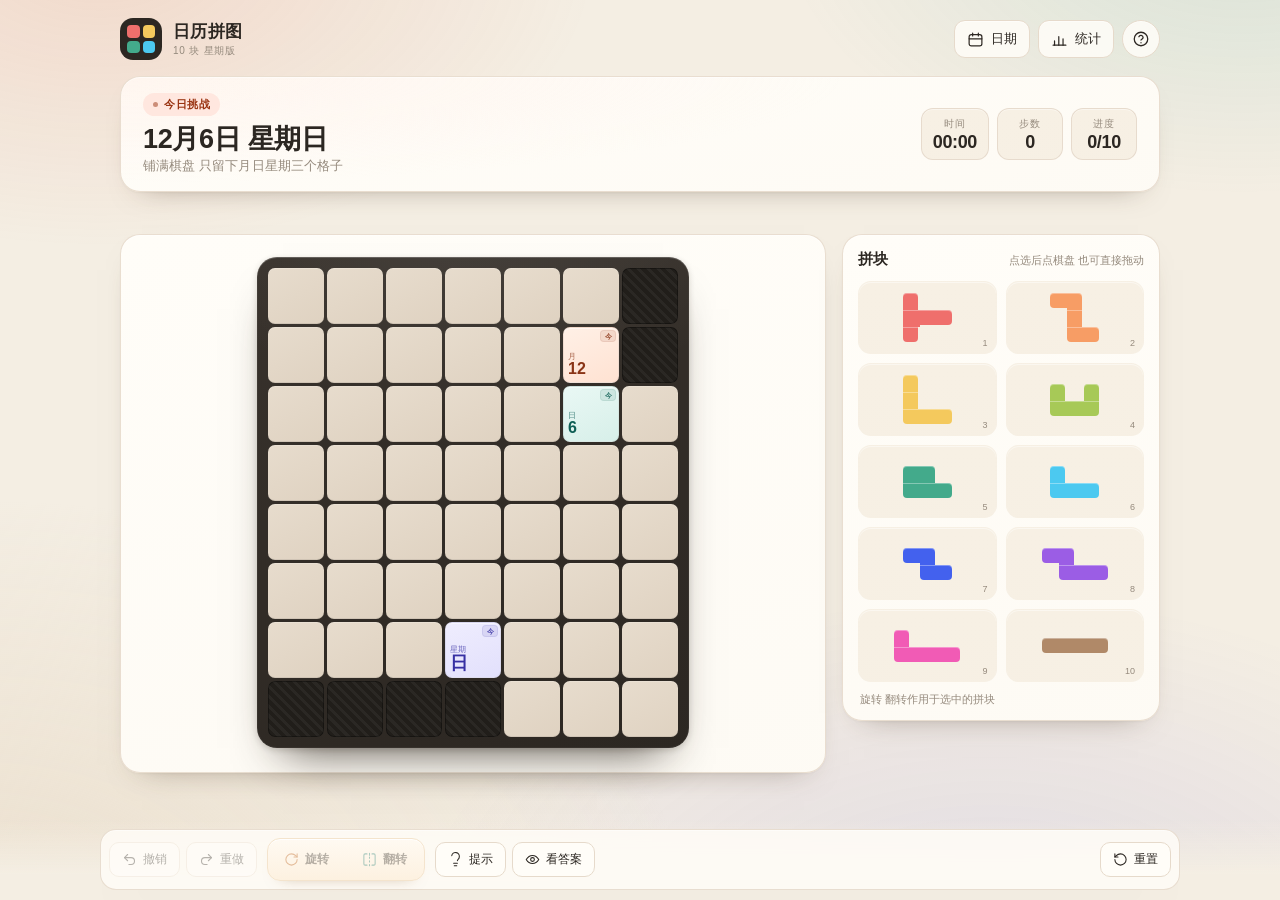
==== commit daa24700: "今日自动定位 非Chromium安装引导 横屏适配 旋转翻转分区 新增Android安装包" ====
--- a/index.html
+++ b/index.html
@@ -58,7 +58,9 @@
         <div class="challenge-left">
           <div class="challenge-head">
             <span id="challengeTag" class="challenge-tag">今日挑战</span>
-            <button id="btnBackToday" class="back-today" type="button" hidden>回到今天</button>
+            <button id="btnBackToday" class="back-today" type="button" hidden>
+              <svg class="ico" aria-hidden="true"><use href="#i-calendar"/></svg>回到今天
+            </button>
           </div>
           <h1 id="challengeTitle">11月2日 星期一</h1>
           <p class="challenge-sub">铺满棋盘 只留下月日星期三个格子</p>
@@ -86,10 +88,10 @@
       <aside class="tray-card panel">
         <div class="tray-head">
           <h2>拼块</h2>
-          <span>点选后点棋盘 或直接拖动</span>
+          <span>点选后点棋盘 也可直接拖动</span>
         </div>
         <div id="tray" class="tray" aria-label="拼块列表"></div>
-        <p class="tray-foot">旋转翻面作用于选中的拼块</p>
+        <p class="tray-foot">旋转 翻转作用于选中的拼块</p>
       </aside>
     </main>
 
@@ -211,10 +213,10 @@
 
       <section class="help-section">
         <h3>怎么玩</h3>
-        <p>棋盘是 7 列 × 8 行 共 56 格 深色墙格与三个日期格不能覆盖 把 10 块拼图全部放进棋盘 恰好留出月 日 星期三格</p>
+        <p>棋盘 7 列 8 行 共 56 格 深色墙格与三个日期格不能覆盖 把 10 块拼图全部放进棋盘 恰好留出月 日 星期三格</p>
         <ul>
           <li>点一下拼块选中 再点棋盘放置 也可以直接拖动拼块到棋盘</li>
-          <li>点旋转或翻面调整选中拼块的朝向 允许翻面</li>
+          <li>点旋转或翻转调整选中拼块的朝向 允许翻转</li>
           <li>点棋盘上已放置的拼块可以取下 点拼块托盘里的已用拼块也可以取下</li>
           <li>提示会在当前摆法的基础上给出下一块的位置 看答案会展示一种完整解法 本局不计入连胜</li>
         </ul>
@@ -228,7 +230,7 @@
           <li>找不到入口 直接下载安装包 装好后桌面有图标 断网也能玩</li>
         </ol>
         <a class="btn primary help-download" href="download/calendar-puzzle.apk" download>下载 Android 安装包 APK</a>
-        <p class="help-note">安装包约 1 MB 首次安装需允许未知来源应用 装好后不依赖浏览器与网络</p>
+        <p class="help-note">安装包约 65 KB 首次安装需允许未知来源应用 装好后不依赖浏览器与网络</p>
       </section>
 
       <section class="help-section">
@@ -244,7 +246,7 @@
 
       <section class="help-section">
         <h3>说明</h3>
-        <p>标准 10 块星期版共有 12 × 31 × 7 = 2604 种日期组合 已逐一验证全部有解 进度 成绩与统计只保存在本机浏览器里</p>
+        <p>标准 10 块星期版有 2604 种日期组合 全部有解 进度与统计只保存在本机浏览器</p>
       </section>
     </div>
   </div>
--- a/styles.css
+++ b/styles.css
@@ -26,12 +26,17 @@
   --good: #0f766e;
   --shadow: 0 26px 50px -30px rgba(73, 55, 38, 0.55);
   --shadow-soft: 0 14px 30px -22px rgba(73, 55, 38, 0.55);
-  --radius: 18px;
+  --radius: 20px;
+  --radius-sm: 10px;
+  --radius-md: 14px;
+  --radius-lg: 22px;
   --mini: 15px;
   --mini-r: 4px;
   --piece-r: 10px;
   --ease: cubic-bezier(0.22, 0.9, 0.24, 1);
   --ease-out: cubic-bezier(0.16, 1, 0.3, 1);
+  --ease-press: cubic-bezier(0.3, 0.7, 0.35, 1);
+  --ring: 0 0 0 3px color-mix(in srgb, var(--accent) 18%, transparent);
   color-scheme: light dark;
 }
 
@@ -105,6 +110,15 @@
   color: inherit;
 }
 
+button:focus-visible,
+.btn:focus-visible,
+.chip:focus-visible,
+.tray-piece:focus-visible,
+a.btn:focus-visible {
+  outline: 2px solid color-mix(in srgb, var(--accent) 58%, transparent);
+  outline-offset: 2px;
+}
+
 [hidden] { display: none !important; }
 
 .sprite {
@@ -177,7 +191,7 @@
 .brand:hover .brand-mark i:nth-child(4) { transform: translate(2px, 2px); }
 
 .brand-text { display: flex; flex-direction: column; line-height: 1.15; }
-.brand-text b { font-size: 17px; letter-spacing: 0.02em; }
+.brand-text b { font-size: 17px; font-weight: 650; letter-spacing: 0.015em; }
 .brand-text small { font-size: 10px; color: var(--muted); letter-spacing: 0.08em; margin-top: 3px; }
 
 .top-actions { display: flex; align-items: center; gap: 8px; flex-wrap: wrap; justify-content: flex-end; }
@@ -202,7 +216,7 @@
     color 0.2s ease;
 }
 .btn:hover { background: var(--surface-2); border-color: var(--line-strong); transform: translateY(-1px) scale(1.03); }
-.btn:active { transform: scale(0.96); box-shadow: none; }
+.btn:active { transform: scale(0.955); box-shadow: none; transition-duration: 0.12s; }
 .btn.subtle { background: var(--surface-translucent); backdrop-filter: blur(10px); }
 .btn.primary { background: var(--ink); border-color: var(--ink); color: var(--surface); }
 .btn.primary:hover { background: var(--ink-2); border-color: var(--ink-2); }
@@ -250,10 +264,11 @@
 .panel {
   background: var(--surface);
   background: linear-gradient(168deg, var(--surface), color-mix(in srgb, var(--surface) 82%, var(--surface-2)));
-  border: 1px solid var(--line);
+  border: 1px solid color-mix(in srgb, var(--line) 88%, transparent);
   border-radius: var(--radius);
   box-shadow:
-    0 1px 0 rgba(255, 255, 255, 0.6) inset,
+    0 1px 0 color-mix(in srgb, #fff 55%, transparent) inset,
+    0 1px 2px rgba(60, 45, 30, 0.04),
     var(--shadow-soft);
 }
 
@@ -264,6 +279,9 @@
   align-items: center;
   justify-content: space-between;
   gap: 20px;
+  background:
+    radial-gradient(120% 160% at 0% 0%, color-mix(in srgb, var(--accent-soft) 34%, transparent), transparent 58%),
+    linear-gradient(168deg, var(--surface), color-mix(in srgb, var(--surface) 82%, var(--surface-2)));
   animation: riseIn 0.7s 0.06s var(--ease-out) both;
 }
 
@@ -274,6 +292,7 @@
 .back-today {
   display: inline-flex;
   align-items: center;
+  gap: 5px;
   padding: 4px 10px;
   border: 1px solid var(--line);
   border-radius: 999px;
@@ -285,6 +304,7 @@
   cursor: pointer;
   transition: color 0.2s ease, border-color 0.2s ease, transform 0.22s var(--ease);
 }
+.back-today .ico { width: 12px; height: 12px; }
 .back-today:hover { color: var(--accent-ink); border-color: var(--accent-soft); }
 .back-today:active { transform: scale(0.95); }
 
@@ -304,24 +324,38 @@
 .challenge-tag.free { background: var(--indigo-soft); color: var(--indigo); }
 .challenge-tag.done { background: var(--teal-soft); color: var(--good); }
 .challenge-tag.pop { animation: tagPop 0.45s var(--ease); }
+/* 今日挑战 小圆点轻呼吸 非今日状态保持静止 */
+.challenge-tag::before {
+  content: '';
+  width: 5px;
+  height: 5px;
+  border-radius: 50%;
+  background: currentColor;
+  opacity: 0.5;
+  animation: tagDot 2.6s ease-in-out infinite;
+}
+.challenge-tag.free::before,
+.challenge-tag.done::before { animation: none; opacity: 0.42; }
 
 .challenge h1 {
   margin: 8px 0 3px;
   font-size: clamp(20px, 3.2vw, 27px);
-  letter-spacing: 0.01em;
+  font-weight: 650;
+  letter-spacing: -0.012em;
   line-height: 1.15;
 }
 .challenge h1.swap { animation: titleSwap 0.5s var(--ease-out); }
 
-.challenge-sub { margin: 0; font-size: 12px; color: var(--muted); }
+.challenge-sub { margin: 0; font-size: 12.5px; letter-spacing: 0.01em; color: var(--muted); }
 
 .metrics { display: flex; gap: 8px; flex: 0 0 auto; }
 .metric {
   min-width: 66px;
   padding: 8px 11px 7px;
   border-radius: 12px;
-  background: var(--surface-2);
-  border: 1px solid var(--line);
+  background: linear-gradient(165deg, var(--surface-2), color-mix(in srgb, var(--surface-2) 88%, var(--bg)));
+  border: 1px solid color-mix(in srgb, var(--line) 90%, transparent);
+  box-shadow: 0 1px 0 color-mix(in srgb, #fff 38%, transparent) inset;
   text-align: center;
   transition: transform 0.25s var(--ease), border-color 0.25s ease;
 }
@@ -331,6 +365,7 @@
   margin-top: 2px;
   font-size: 18px;
   font-variant-numeric: tabular-nums;
+  letter-spacing: -0.02em;
   line-height: 1.1;
 }
 .metric strong.bump { animation: metricBump 0.42s var(--ease); }
@@ -368,8 +403,10 @@
     radial-gradient(120% 90% at 50% -20%, rgba(255, 255, 255, 0.1), transparent 60%),
     linear-gradient(160deg, var(--frame), var(--frame-2));
   box-shadow:
-    inset 0 1px 0 rgba(255, 255, 255, 0.14),
-    0 24px 40px -24px rgba(30, 22, 14, 0.8);
+    inset 0 1px 0 rgba(255, 255, 255, 0.16),
+    inset 0 0 0 1px rgba(255, 255, 255, 0.045),
+    0 26px 44px -26px rgba(30, 22, 14, 0.82),
+    0 2px 6px rgba(30, 22, 14, 0.16);
   touch-action: none;
   user-select: none;
   margin: 0 auto;
@@ -409,10 +446,12 @@
   position: relative;
   border-radius: 7px;
   background: var(--cell-empty);
-  transition: background-color 0.2s ease, box-shadow 0.2s ease, transform 0.2s var(--ease);
+  transition: background-color 0.2s ease, box-shadow 0.2s ease, transform 0.16s var(--ease-press);
   animation: cellIn 0.5s var(--ease-out) backwards;
   animation-delay: calc(var(--i, 0) * 9ms + 120ms);
 }
+
+.board:not(.locked) .cell.empty:active { transform: scale(0.93); }
 
 .cell.empty {
   background: linear-gradient(150deg, var(--cell-empty), var(--cell-empty-2));
@@ -440,22 +479,41 @@
   align-items: flex-start;
   padding: 3px 4px 4px;
   border: 1px solid rgba(0, 0, 0, 0.06);
-}
-.cell.target.month { background: #ffe6d8; color: #8a3416; }
-.cell.target.day { background: #ddf3ee; color: #0f5f55; }
-.cell.target.week { background: #e7e5fd; color: #3730a3; }
+  box-shadow: inset 0 1px 0 rgba(255, 255, 255, 0.45);
+}
+.cell.target.month { background: linear-gradient(156deg, #fff0e6, #ffe2d2); color: #8a3416; }
+.cell.target.day { background: linear-gradient(156deg, #e9f8f4, #d7efe9); color: #0f5f55; }
+.cell.target.week { background: linear-gradient(156deg, #efedfe, #e2e0fc); color: #3730a3; }
 
 .cell.target { position: relative; }
+/* 今日目标格角标 用轻呼吸提示 不干扰数字 */
 .cell.target.today-cell::after {
   content: '今';
   position: absolute;
   top: 2px;
-  right: 3px;
-  font-size: 8px;
+  right: 2px;
+  min-width: 12px;
+  height: 12px;
+  padding: 0 2px;
+  display: grid;
+  place-items: center;
+  border-radius: 4px;
+  background: color-mix(in srgb, currentColor 12%, transparent);
+  box-shadow: inset 0 0 0 1px color-mix(in srgb, currentColor 10%, transparent);
+  font-size: 7px;
   font-weight: 700;
   line-height: 1;
-  opacity: 0.62;
   letter-spacing: 0;
+  opacity: 0.86;
+  animation: todayBreath 3.4s ease-in-out infinite;
+}
+
+/* 深色模式下日期格配色 避免浅底刺眼 */
+@media (prefers-color-scheme: dark) {
+  .cell.target { border-color: rgba(255, 255, 255, 0.06); box-shadow: inset 0 1px 0 rgba(255, 255, 255, 0.07); }
+  .cell.target.month { background: linear-gradient(156deg, #3a2418, #2e1c12); color: #ffb39c; }
+  .cell.target.day { background: linear-gradient(156deg, #17302b, #132724); color: #7ee0cf; }
+  .cell.target.week { background: linear-gradient(156deg, #242144, #1c1a36); color: #b3aefc; }
 }
 
 .cell-sub {
@@ -545,7 +603,8 @@
   padding: 7px;
   border: 1px dashed transparent;
   border-radius: 13px;
-  background: var(--surface-2);
+  background: linear-gradient(180deg, var(--surface-2), color-mix(in srgb, var(--surface-2) 88%, var(--bg)));
+  box-shadow: 0 1px 0 color-mix(in srgb, #fff 42%, transparent) inset;
   display: flex;
   align-items: center;
   justify-content: center;
@@ -565,21 +624,26 @@
   border-color: var(--line-strong);
   transform: translateY(-2px) scale(1.02);
 }
-.tray-piece:active { cursor: grabbing; transform: scale(0.97); }
+.tray-piece:active { cursor: grabbing; transform: scale(0.96); }
 .tray-piece.selected {
   background: var(--surface);
   border-color: var(--accent);
-  box-shadow: 0 0 0 3px rgba(231, 111, 81, 0.16), 0 10px 22px -16px rgba(231, 111, 81, 0.65);
+  box-shadow: 0 0 0 3px rgba(231, 111, 81, 0.14), 0 12px 24px -18px rgba(231, 111, 81, 0.7);
   transform: translateY(-2px);
 }
-.tray-piece.placed { opacity: 0.38; cursor: pointer; }
-.tray-piece.placed .mini { filter: saturate(0.45); }
+.tray-piece.placed { opacity: 0.34; cursor: pointer; }
+.tray-piece.placed .mini { filter: saturate(0.4); }
 .tray-piece.hinting { animation: hintPiece 1.6s ease-in-out infinite; }
 
 .mini {
   position: relative;
   display: block;
-}
+  transition: transform 0.3s var(--ease);
+}
+.tray-piece.selected .mini { transform: translateY(-1px) scale(1.03); }
+/* 旋转 翻转后在托盘里做一次形变衔接 */
+.mini.turn { animation: miniTurn 0.34s var(--ease-out); }
+.mini.flipx { animation: miniFlip 0.34s var(--ease-out); }
 .mini-cell {
   position: absolute;
   display: block;
@@ -618,11 +682,14 @@
   align-items: center;
   gap: 10px;
   flex-wrap: wrap;
-  border: 1px solid var(--line);
+  border: 1px solid color-mix(in srgb, var(--line) 90%, transparent);
   border-radius: 16px;
-  background: var(--surface-translucent);
-  backdrop-filter: blur(18px);
-  box-shadow: var(--shadow);
+  background: color-mix(in srgb, var(--surface) 82%, transparent);
+  backdrop-filter: blur(20px) saturate(1.15);
+  -webkit-backdrop-filter: blur(20px) saturate(1.15);
+  box-shadow:
+    0 1px 0 color-mix(in srgb, #fff 45%, transparent) inset,
+    var(--shadow);
 }
 
 .dock-group { display: flex; gap: 6px; }
@@ -727,10 +794,14 @@
   align-items: center;
   gap: 9px;
   padding: 8px 9px 8px 11px;
-  border: 1px solid var(--line);
+  border: 1px solid color-mix(in srgb, var(--line) 90%, transparent);
   border-radius: 15px;
-  background: var(--surface);
-  box-shadow: 0 20px 36px -22px rgba(30, 22, 14, 0.6);
+  background: color-mix(in srgb, var(--surface) 92%, transparent);
+  backdrop-filter: blur(14px) saturate(1.1);
+  -webkit-backdrop-filter: blur(14px) saturate(1.1);
+  box-shadow:
+    0 1px 0 color-mix(in srgb, #fff 45%, transparent) inset,
+    0 20px 36px -22px rgba(30, 22, 14, 0.6);
   opacity: 0;
   pointer-events: none;
   transform: translate(-50%, 18px) scale(0.96);
@@ -791,10 +862,14 @@
   max-width: min(90vw, 520px);
   padding: 10px 17px;
   border-radius: 999px;
-  background: var(--ink);
+  border: 1px solid rgba(255, 255, 255, 0.07);
+  background: color-mix(in srgb, var(--ink) 94%, transparent);
   color: var(--surface);
   font-size: 12.5px;
+  letter-spacing: 0.01em;
   text-align: center;
+  backdrop-filter: blur(6px);
+  -webkit-backdrop-filter: blur(6px);
   box-shadow: 0 16px 30px -18px rgba(0, 0, 0, 0.7);
   transition: opacity 0.24s ease, transform 0.3s var(--ease-out);
 }
@@ -809,11 +884,12 @@
   display: flex;
   align-items: center;
   justify-content: center;
-  background: rgba(28, 22, 16, 0.52);
-  backdrop-filter: blur(8px);
+  background: color-mix(in srgb, var(--frame) 52%, transparent);
+  backdrop-filter: blur(10px) saturate(1.05);
+  -webkit-backdrop-filter: blur(10px) saturate(1.05);
   opacity: 0;
   visibility: hidden;
-  transition: opacity 0.26s ease, visibility 0.26s ease;
+  transition: opacity 0.3s ease, visibility 0.34s ease;
 }
 .modal.open { opacity: 1; visibility: visible; }
 
@@ -823,13 +899,15 @@
   max-height: calc(100vh - 36px);
   overflow: auto;
   padding: 22px 24px 24px;
-  border-radius: 22px;
+  border-radius: 24px;
   background: var(--surface);
   background: linear-gradient(168deg, var(--surface), color-mix(in srgb, var(--surface) 86%, var(--surface-2)));
-  border: 1px solid var(--line);
-  box-shadow: 0 34px 70px -30px rgba(20, 14, 8, 0.65);
+  border: 1px solid color-mix(in srgb, var(--line) 88%, transparent);
+  box-shadow:
+    0 1px 0 color-mix(in srgb, #fff 50%, transparent) inset,
+    0 34px 70px -30px rgba(20, 14, 8, 0.62);
   opacity: 0;
-  transform: translateY(18px) scale(0.96);
+  transform: translateY(22px) scale(0.965);
   transition: transform 0.34s var(--ease-out), opacity 0.26s ease;
   -webkit-overflow-scrolling: touch;
 }
@@ -872,8 +950,9 @@
   padding: 12px 14px;
   margin-bottom: 16px;
   border-radius: 12px;
-  background: var(--surface-2);
-  border: 1px solid var(--line);
+  background: linear-gradient(160deg, var(--surface-2), color-mix(in srgb, var(--surface-2) 86%, var(--bg)));
+  border: 1px solid color-mix(in srgb, var(--line) 90%, transparent);
+  box-shadow: 0 1px 0 color-mix(in srgb, #fff 40%, transparent) inset;
 }
 .date-preview strong { font-size: 16px; }
 .date-preview span { font-size: 10.5px; color: var(--muted); }
@@ -897,13 +976,14 @@
   transition: background-color 0.2s ease, color 0.2s ease, border-color 0.2s ease, transform 0.2s var(--ease);
 }
 .chip:hover { background: var(--surface); border-color: var(--line-strong); transform: translateY(-1px) scale(1.05); }
-.chip:active { transform: scale(0.95); }
+.chip:active { transform: scale(0.93); transition-duration: 0.12s; }
 .chip.on {
   background: var(--ink);
   border-color: var(--ink);
   color: var(--surface);
   font-weight: 600;
   transform: scale(1.02);
+  box-shadow: 0 10px 20px -14px rgba(44, 39, 34, 0.7);
 }
 
 .date-warning {
@@ -935,8 +1015,9 @@
 .stat-card {
   padding: 12px 14px;
   border-radius: 13px;
-  border: 1px solid var(--line);
-  background: var(--surface-2);
+  border: 1px solid color-mix(in srgb, var(--line) 90%, transparent);
+  background: linear-gradient(160deg, var(--surface-2), color-mix(in srgb, var(--surface-2) 86%, var(--bg)));
+  box-shadow: 0 1px 0 color-mix(in srgb, #fff 38%, transparent) inset;
   animation: riseIn 0.45s var(--ease-out) backwards;
   animation-delay: calc(60ms + var(--i, 0) * 55ms);
 }
@@ -1095,8 +1176,9 @@
   to { opacity: 1; transform: none; }
 }
 @keyframes pieceIn {
-  from { opacity: 0.35; transform: translateY(5px) scale(0.96); }
-  to { opacity: 1; transform: none; }
+  0% { opacity: 0; transform: translateY(7px) scale(0.94); }
+  68% { opacity: 1; transform: translateY(0) scale(1.02); }
+  100% { opacity: 1; transform: none; }
 }
 @keyframes pieceReveal {
   0% { opacity: 0; transform: translateY(7px) scale(0.9); }
@@ -1118,6 +1200,22 @@
 @keyframes tagPop {
   0%, 100% { transform: scale(1); }
   45% { transform: scale(1.12); }
+}
+@keyframes tagDot {
+  0%, 100% { opacity: 0.3; transform: scale(0.85); }
+  50% { opacity: 0.8; transform: scale(1.15); }
+}
+@keyframes todayBreath {
+  0%, 100% { opacity: 0.68; transform: scale(1); }
+  50% { opacity: 0.95; transform: scale(1.04); }
+}
+@keyframes miniTurn {
+  from { transform: rotate(-90deg); opacity: 0.55; }
+  to { transform: none; opacity: 1; }
+}
+@keyframes miniFlip {
+  from { transform: scaleX(-1); opacity: 0.55; }
+  to { transform: none; opacity: 1; }
 }
 @keyframes metricBump {
   0% { transform: scale(1); }
@@ -1147,6 +1245,30 @@
 @keyframes confettiFall {
   0% { transform: translateY(0) rotate(0deg); opacity: 1; }
   100% { transform: translateY(360px) rotate(540deg); opacity: 0; }
+}
+
+/* 触摸设备不保留 hover 抬起 避免点完还悬着 */
+@media (hover: none) {
+  .btn:hover,
+  .dock-btn:hover:not(:disabled),
+  .tray-piece:hover,
+  .chip:hover,
+  .mini-btn:hover,
+  .modal-close:hover,
+  .install-tip-close:hover,
+  .brand:hover .brand-mark,
+  .board:not(.locked) .cell.empty:hover { transform: none; }
+  .brand:hover .brand-mark i:nth-child(1),
+  .brand:hover .brand-mark i:nth-child(4) { transform: none; }
+}
+
+@media (prefers-reduced-motion: reduce) {
+  *, *::before, *::after {
+    animation-duration: 0.001ms !important;
+    animation-iteration-count: 1 !important;
+    transition-duration: 0.001ms !important;
+    scroll-behavior: auto !important;
+  }
 }
 
 /* ---------- 响应式 ---------- */
@@ -1273,6 +1395,20 @@
   .cell-sub { font-size: 7px; }
   .cell-main { font-size: 13px; }
   .cell.target.week .cell-main { font-size: 15px; }
+  /* 横屏格子小 今日角标收成圆点 不挡数字 */
+  .cell.target.today-cell::after {
+    width: 4px;
+    height: 4px;
+    min-width: 0;
+    padding: 0;
+    top: 3px;
+    right: 3px;
+    font-size: 0;
+    border-radius: 50%;
+    background: currentColor;
+    box-shadow: none;
+    opacity: 0.55;
+  }
 
   .tray-card { padding: 8px 9px 7px; --mini: 10px; --mini-r: 3px; }
   .tray-head h2 { font-size: 12px; }
@@ -1323,3 +1459,15 @@
   outline: 2px solid var(--accent);
   outline-offset: 2px;
 }
+
+/* 旋转翻转簇深色配色 放在最后覆盖浅色规则 */
+@media (prefers-color-scheme: dark) {
+  .dock-group.dock-transform {
+    border-color: #3d3225;
+    background: linear-gradient(180deg, #2a251d 0%, #241f18 100%);
+    box-shadow: inset 0 1px 0 rgba(255, 255, 255, 0.06), 0 8px 16px -14px rgba(0, 0, 0, 0.7);
+  }
+  .dock-transform .dock-btn:hover { background: #332c22; border-color: #4a3f2f; }
+  #btnRotate .ico { color: #f3ad63; }
+  #btnFlip .ico { color: #5fd6c4; }
+}
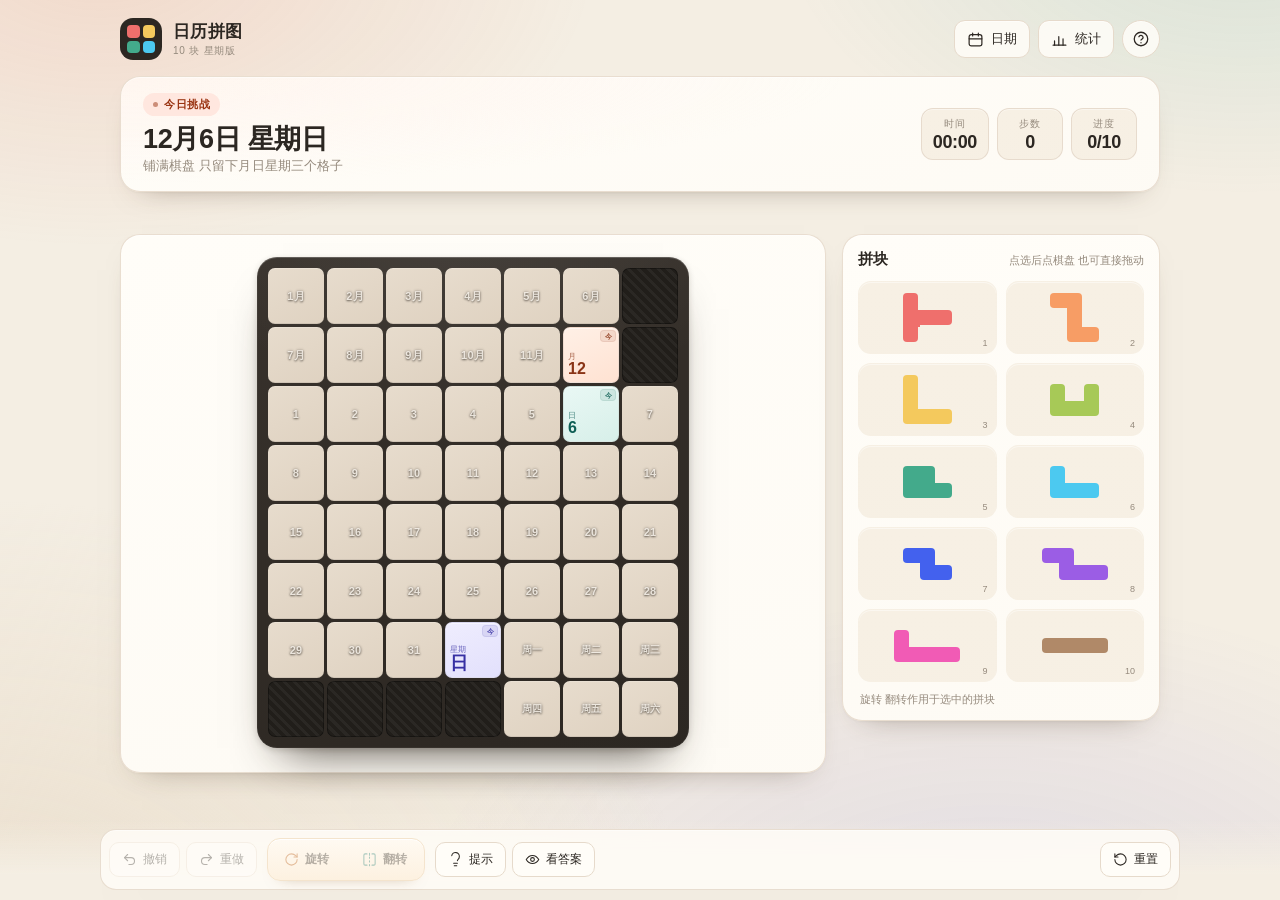
==== commit 73d0f0d9: "恢复固定经典盘面 全标签常显并自动计算星期" ====
--- a/index.html
+++ b/index.html
@@ -157,7 +157,7 @@
       </div>
       <div class="date-preview">
         <strong id="datePreview">11月2日 星期一</strong>
-        <span>全部 2604 种组合都有解</span>
+        <span>星期按年月日自动计算</span>
       </div>
       <div class="date-section">
         <h3>月份</h3>
@@ -166,10 +166,6 @@
       <div class="date-section">
         <h3>日期</h3>
         <div id="dayGrid" class="chips day-chips"></div>
-      </div>
-      <div class="date-section">
-        <h3>星期</h3>
-        <div id="weekGrid" class="chips week-chips"></div>
       </div>
       <p class="date-warning" id="dateWarning">切换日期会开始新的一局 当前进度不保留</p>
       <div class="modal-actions">
@@ -213,7 +209,7 @@
 
       <section class="help-section">
         <h3>怎么玩</h3>
-        <p>棋盘 7 列 8 行 共 56 格 深色墙格与三个日期格不能覆盖 把 10 块拼图全部放进棋盘 恰好留出月 日 星期三格</p>
+        <p>棋盘 7 列 8 行 共 56 格 深色墙格与三个日期格不能覆盖 把 10 块拼图全部放进棋盘 恰好留出月 日 星期三格 星期按所选年月日自动算出 不用手动选择</p>
         <ul>
           <li>点一下拼块选中 再点棋盘放置 也可以直接拖动拼块到棋盘</li>
           <li>点旋转或翻转调整选中拼块的朝向 允许翻转</li>
--- a/styles.css
+++ b/styles.css
@@ -432,6 +432,68 @@
   position: absolute;
   display: block;
 }
+
+/* 固定标签层：月份 日期 星期始终完整显示，拼块盖上去也不隐藏 */
+.label-layer {
+  position: absolute;
+  left: var(--pad);
+  top: var(--pad);
+  width: calc(var(--cell) * 7 + var(--gap) * 6);
+  height: calc(var(--cell) * 8 + var(--gap) * 7);
+  display: grid;
+  grid-template-columns: repeat(7, var(--cell));
+  grid-auto-rows: var(--cell);
+  gap: var(--gap);
+  pointer-events: none;
+  z-index: 3;
+}
+
+.cell-label {
+  position: relative;
+  display: grid;
+  place-items: center;
+  border-radius: 7px;
+  font-size: 11px;
+  font-weight: 600;
+  line-height: 1;
+  letter-spacing: 0.02em;
+  font-variant-numeric: tabular-nums;
+  color: rgba(255, 253, 248, 0.88);
+  text-shadow: 0 1px 2px rgba(20, 14, 8, 0.72), 0 0 3px rgba(20, 14, 8, 0.56);
+  opacity: 0.72;
+  transition: background-color 0.25s ease, box-shadow 0.25s ease, color 0.25s ease, opacity 0.25s ease;
+}
+.cell-label.week { font-size: 10px; letter-spacing: 0; }
+
+/* 今日不是当前目标时 今天的三格仍在拼块之上鲜明标出 */
+.cell-label.today-other {
+  opacity: 1;
+  color: #fff;
+  font-weight: 700;
+  background: color-mix(in srgb, var(--accent) 24%, transparent);
+  box-shadow:
+    inset 0 0 0 2px color-mix(in srgb, var(--accent) 82%, transparent),
+    0 0 16px color-mix(in srgb, var(--accent) 42%, transparent);
+}
+.cell-label.today-other::after {
+  content: '今';
+  position: absolute;
+  top: 2px;
+  right: 2px;
+  min-width: 12px;
+  height: 12px;
+  padding: 0 2px;
+  display: grid;
+  place-items: center;
+  border-radius: 4px;
+  background: color-mix(in srgb, var(--accent) 72%, #000 4%);
+  color: #fff;
+  font-size: 7px;
+  font-weight: 700;
+  line-height: 1;
+  text-shadow: none;
+  animation: todayBreath 3.4s ease-in-out infinite;
+}
 .piece.enter { animation: pieceIn 0.36s var(--ease-out) backwards; }
 .piece.hint-piece {
   opacity: 0.42;
@@ -647,7 +709,6 @@
 .mini-cell {
   position: absolute;
   display: block;
-  box-shadow: inset 0 1px 0 rgba(255, 255, 255, 0.35);
 }
 .tray-num {
   position: absolute;
@@ -963,8 +1024,6 @@
 .chips { display: grid; gap: 6px; }
 .month-chips { grid-template-columns: repeat(6, minmax(0, 1fr)); }
 .day-chips { grid-template-columns: repeat(7, minmax(0, 1fr)); }
-.week-chips { grid-template-columns: repeat(7, minmax(0, 1fr)); }
-
 .chip {
   padding: 8px 0;
   border-radius: 9px;
@@ -985,6 +1044,13 @@
   transform: scale(1.02);
   box-shadow: 0 10px 20px -14px rgba(44, 39, 34, 0.7);
 }
+.chip:disabled,
+.chip.disabled {
+  opacity: 0.3;
+  cursor: not-allowed;
+}
+.chip:disabled:hover,
+.chip.disabled:hover { background: var(--surface-2); border-color: var(--line); transform: none; }
 
 .date-warning {
   margin: 4px 0 16px;
@@ -1330,6 +1396,9 @@
   .cell-sub { font-size: 7px; }
   .cell-main { font-size: clamp(12px, 3.4vw, 15px); }
   .cell.target.week .cell-main { font-size: clamp(14px, 4vw, 17px); }
+  .cell-label { font-size: 9.5px; border-radius: 6px; }
+  .cell-label.week { font-size: 8.5px; }
+  .cell-label.today-other::after { min-width: 10px; height: 10px; font-size: 6px; top: 1px; right: 1px; }
 
   .tray-card { padding: 8px 9px 6px; --mini: 11px; --mini-r: 3px; }
   .tray-head h2 { font-size: 13px; }
@@ -1395,6 +1464,9 @@
   .cell-sub { font-size: 7px; }
   .cell-main { font-size: 13px; }
   .cell.target.week .cell-main { font-size: 15px; }
+  .cell-label { font-size: 9px; border-radius: 5px; }
+  .cell-label.week { font-size: 8px; }
+  .cell-label.today-other::after { width: 8px; min-width: 0; height: 8px; padding: 0; font-size: 0; border-radius: 50%; top: 2px; right: 2px; }
   /* 横屏格子小 今日角标收成圆点 不挡数字 */
   .cell.target.today-cell::after {
     width: 4px;
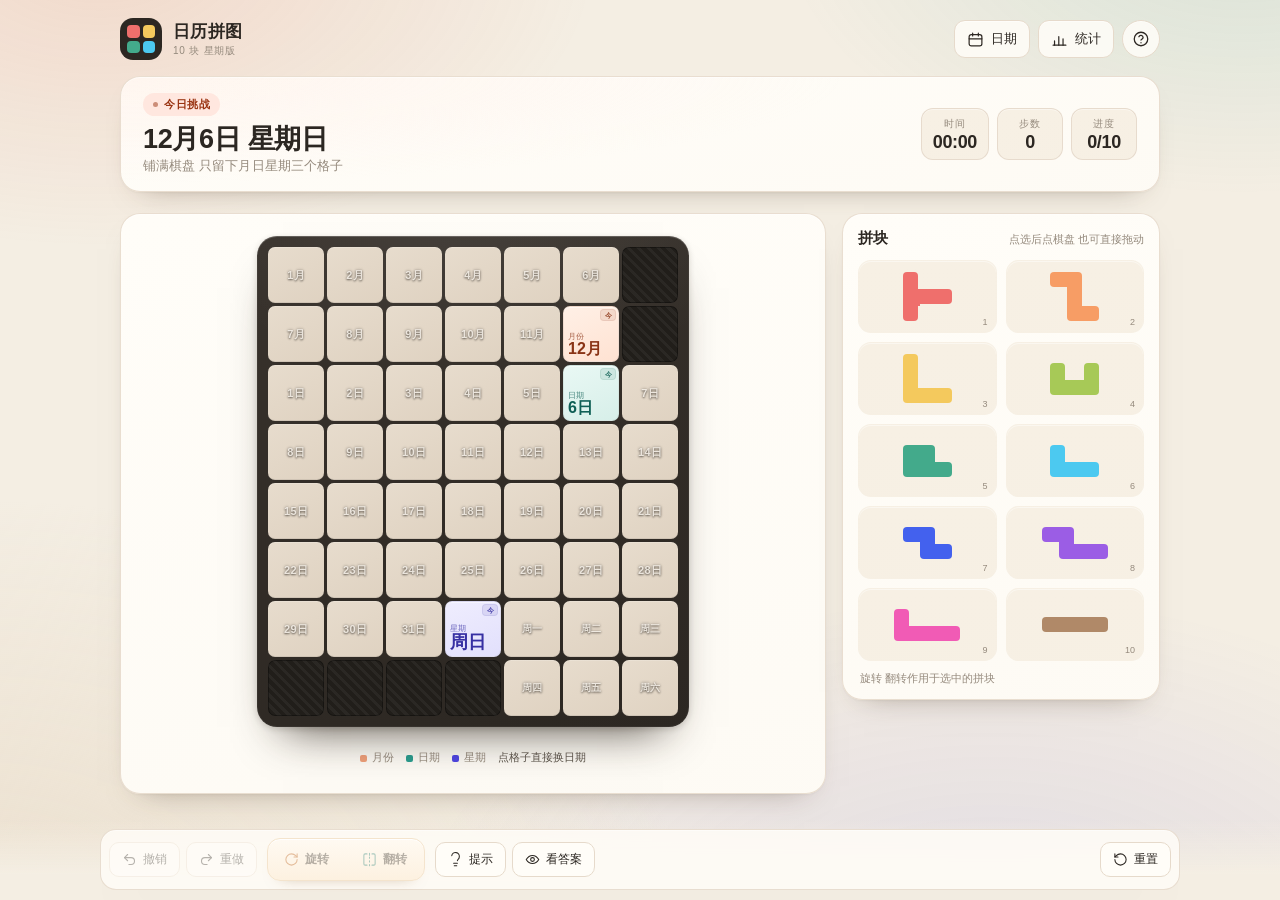
==== commit b0a95ad6: "日期格可点击换日期 标签补充月日周单位并加入平滑切换反馈" ====
--- a/index.html
+++ b/index.html
@@ -76,6 +76,12 @@
         <div class="board-wrap">
           <div id="board" class="board" role="grid" aria-label="日历拼图棋盘"></div>
         </div>
+        <p class="board-legend">
+          <span><i class="month"></i>月份</span>
+          <span><i class="day"></i>日期</span>
+          <span><i class="week"></i>星期</span>
+          <span class="legend-tip">点格子直接换日期</span>
+        </p>
         <div id="answerBar" class="answer-bar" hidden>
           <span id="answerText">答案模式</span>
           <div class="answer-actions">
@@ -211,6 +217,7 @@
         <h3>怎么玩</h3>
         <p>棋盘 7 列 8 行 共 56 格 深色墙格与三个日期格不能覆盖 把 10 块拼图全部放进棋盘 恰好留出月 日 星期三格 星期按所选年月日自动算出 不用手动选择</p>
         <ul>
+          <li>没选中拼块时 点棋盘上的月份 日期 星期格可以直接换到那一天 顶部回到今天可一键还原</li>
           <li>点一下拼块选中 再点棋盘放置 也可以直接拖动拼块到棋盘</li>
           <li>点旋转或翻转调整选中拼块的朝向 允许翻转</li>
           <li>点棋盘上已放置的拼块可以取下 点拼块托盘里的已用拼块也可以取下</li>
--- a/styles.css
+++ b/styles.css
@@ -509,9 +509,34 @@
   border-radius: 7px;
   background: var(--cell-empty);
   transition: background-color 0.2s ease, box-shadow 0.2s ease, transform 0.16s var(--ease-press);
+}
+
+/* 入场只在首次建盘时播放 换日期不会重放整盘动画 */
+.board.entering .cell {
   animation: cellIn 0.5s var(--ease-out) backwards;
   animation-delay: calc(var(--i, 0) * 9ms + 120ms);
 }
+
+/* 所有带日期含义的格都可点击换日期 */
+.board:not(.locked) .cell[data-kind] { cursor: pointer; }
+.board:not(.locked) .cell[data-kind]:active { transform: scale(0.93); }
+
+/* 换日期时新旧目标格的平滑衔接 */
+.cell.target.target-in { animation: targetIn 0.42s var(--ease-out) both; }
+.cell.target.target-flash {
+  box-shadow:
+    inset 0 1px 0 rgba(255, 255, 255, 0.45),
+    0 0 0 3px color-mix(in srgb, var(--accent) 24%, transparent),
+    0 0 18px color-mix(in srgb, var(--accent) 30%, transparent);
+}
+.cell.cell-tap { animation: cellTap 0.28s var(--ease-press); }
+.cell-label.label-shift { animation: labelShift 0.32s var(--ease-out); }
+.piece-layer-out {
+  z-index: 2;
+  pointer-events: none;
+  animation: layerFade 0.3s ease both;
+}
+.piece-layer-out .piece { animation: none !important; }
 
 .board:not(.locked) .cell.empty:active { transform: scale(0.93); }
 
@@ -605,6 +630,30 @@
 
 .board.locked .cell { cursor: default; }
 .board.shake { animation: boardShake 0.5s ease; }
+
+/* 棋盘图例：把月份 日期 星期与格子的对应关系直接写出来 */
+.board-legend {
+  display: flex;
+  align-items: center;
+  justify-content: center;
+  flex-wrap: wrap;
+  gap: 4px 12px;
+  padding: 0 8px 4px;
+  font-size: 11px;
+  color: var(--muted);
+  line-height: 1.4;
+}
+.board-legend span { display: inline-flex; align-items: center; gap: 5px; }
+.board-legend i {
+  width: 7px;
+  height: 7px;
+  border-radius: 2px;
+  display: block;
+}
+.board-legend i.month { background: #f0a07a; }
+.board-legend i.day { background: var(--teal); }
+.board-legend i.week { background: var(--indigo); }
+.board-legend .legend-tip { color: var(--ink-2); }
 
 .answer-bar {
   margin: 2px 6px 0;
@@ -1236,6 +1285,24 @@
 @keyframes cellIn {
   from { opacity: 0; transform: scale(0.84); }
   to { opacity: 1; transform: scale(1); }
+}
+@keyframes targetIn {
+  0% { opacity: 0.35; transform: scale(0.94); }
+  70% { opacity: 1; transform: scale(1.03); }
+  100% { opacity: 1; transform: none; }
+}
+@keyframes cellTap {
+  0% { transform: scale(1); }
+  45% { transform: scale(0.9); }
+  100% { transform: scale(1); }
+}
+@keyframes labelShift {
+  from { opacity: 0; transform: scale(0.9); }
+  to { opacity: 0.72; transform: none; }
+}
+@keyframes layerFade {
+  from { opacity: 0.92; }
+  to { opacity: 0; }
 }
 @keyframes trayIn {
   from { opacity: 0; transform: translateY(10px) scale(0.96); }
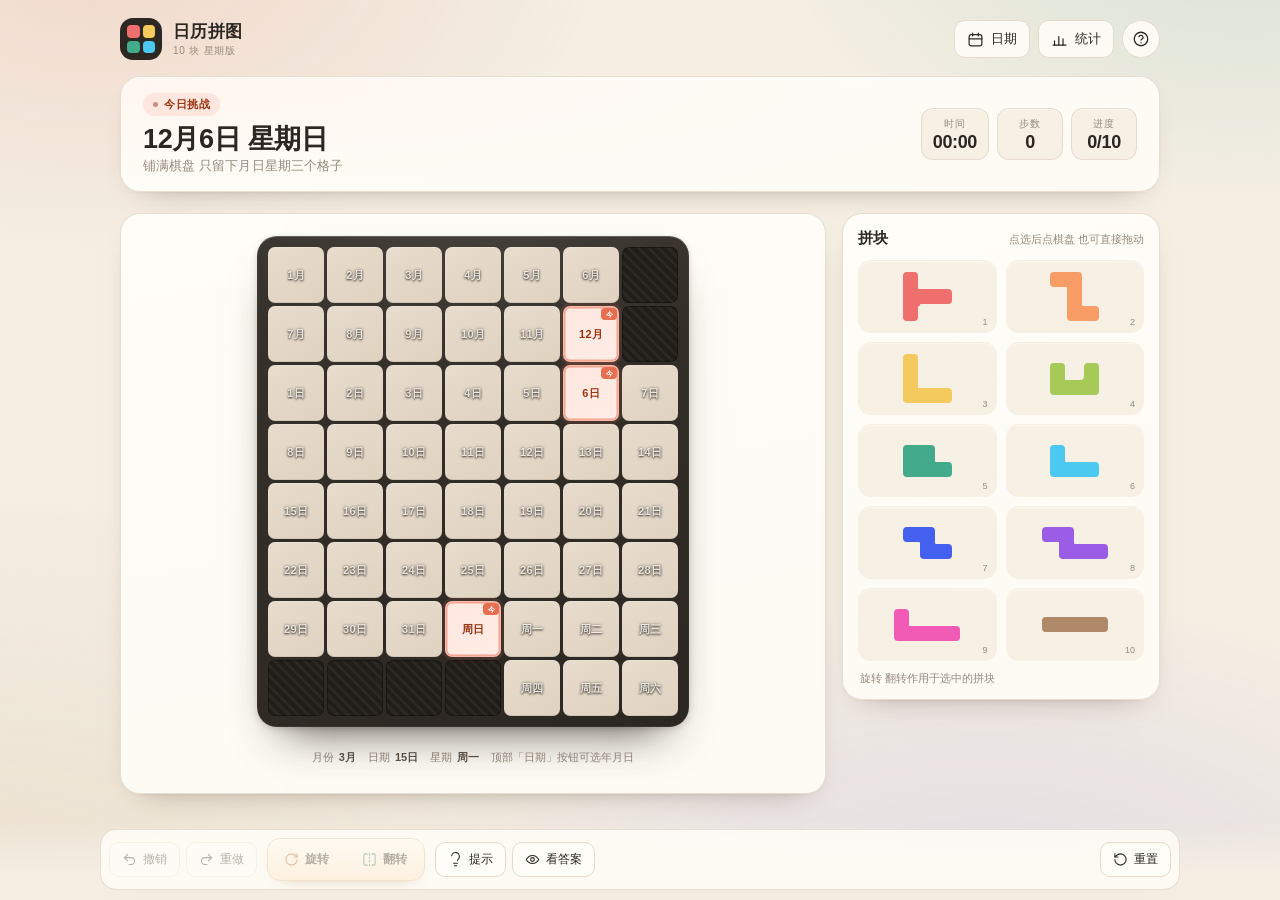
==== commit d9f5dff3: "日期改为按钮弹窗选年月日 拼块统一平滑轮廓 月日周标签规范统一" ====
--- a/index.html
+++ b/index.html
@@ -25,6 +25,8 @@
     <symbol id="i-help" viewBox="0 0 24 24"><circle cx="12" cy="12" r="9"/><path d="M9.2 9a2.9 2.9 0 0 1 5.6 1c0 1.9-2.8 2.4-2.8 3.4"/><path d="M12 17h.01"/></symbol>
     <symbol id="i-install" viewBox="0 0 24 24"><path d="M21 15v4a2 2 0 0 1-2 2H5a2 2 0 0 1-2-2v-4"/><path d="m7 10 5 5 5-5"/><path d="M12 15V3"/></symbol>
     <symbol id="i-close" viewBox="0 0 24 24"><path d="M18 6 6 18M6 6l12 12"/></symbol>
+    <symbol id="i-minus" viewBox="0 0 24 24"><path d="M5 12h14"/></symbol>
+    <symbol id="i-plus" viewBox="0 0 24 24"><path d="M12 5v14M5 12h14"/></symbol>
     <symbol id="i-check" viewBox="0 0 24 24"><path d="m20 6-11 11-5-5"/></symbol>
   </svg>
 
@@ -58,6 +60,7 @@
         <div class="challenge-left">
           <div class="challenge-head">
             <span id="challengeTag" class="challenge-tag">今日挑战</span>
+            <span id="challengeYear" class="challenge-year" hidden></span>
             <button id="btnBackToday" class="back-today" type="button" hidden>
               <svg class="ico" aria-hidden="true"><use href="#i-calendar"/></svg>回到今天
             </button>
@@ -77,10 +80,10 @@
           <div id="board" class="board" role="grid" aria-label="日历拼图棋盘"></div>
         </div>
         <p class="board-legend">
-          <span><i class="month"></i>月份</span>
-          <span><i class="day"></i>日期</span>
-          <span><i class="week"></i>星期</span>
-          <span class="legend-tip">点格子直接换日期</span>
+          <span>月份 <b>3月</b></span>
+          <span>日期 <b>15日</b></span>
+          <span>星期 <b>周一</b></span>
+          <span class="legend-tip">顶部「日期」按钮可选年月日</span>
         </p>
         <div id="answerBar" class="answer-bar" hidden>
           <span id="answerText">答案模式</span>
@@ -162,8 +165,20 @@
         </button>
       </div>
       <div class="date-preview">
-        <strong id="datePreview">11月2日 星期一</strong>
+        <strong id="datePreview">2026年11月6日 星期五</strong>
         <span>星期按年月日自动计算</span>
+      </div>
+      <div class="date-section">
+        <h3>年份</h3>
+        <div class="year-row">
+          <button id="yearPrev" class="year-step" type="button" aria-label="上一年">
+            <svg class="ico" aria-hidden="true"><use href="#i-minus"/></svg>
+          </button>
+          <input id="yearInput" class="year-input" type="number" inputmode="numeric" min="1" max="9999" step="1" aria-label="年份">
+          <button id="yearNext" class="year-step" type="button" aria-label="下一年">
+            <svg class="ico" aria-hidden="true"><use href="#i-plus"/></svg>
+          </button>
+        </div>
       </div>
       <div class="date-section">
         <h3>月份</h3>
@@ -217,7 +232,7 @@
         <h3>怎么玩</h3>
         <p>棋盘 7 列 8 行 共 56 格 深色墙格与三个日期格不能覆盖 把 10 块拼图全部放进棋盘 恰好留出月 日 星期三格 星期按所选年月日自动算出 不用手动选择</p>
         <ul>
-          <li>没选中拼块时 点棋盘上的月份 日期 星期格可以直接换到那一天 顶部回到今天可一键还原</li>
+          <li>换日期请点顶部「日期」按钮 可以选年 月 日 星期按所选日期自动计算 顶部回到今天可一键还原</li>
           <li>点一下拼块选中 再点棋盘放置 也可以直接拖动拼块到棋盘</li>
           <li>点旋转或翻转调整选中拼块的朝向 允许翻转</li>
           <li>点棋盘上已放置的拼块可以取下 点拼块托盘里的已用拼块也可以取下</li>
--- a/styles.css
+++ b/styles.css
@@ -308,6 +308,20 @@
 .back-today:hover { color: var(--accent-ink); border-color: var(--accent-soft); }
 .back-today:active { transform: scale(0.95); }
 
+.challenge-year {
+  display: inline-flex;
+  align-items: center;
+  padding: 4px 10px;
+  border-radius: 999px;
+  border: 1px solid var(--line);
+  background: var(--surface);
+  color: var(--ink-2);
+  font-size: 11px;
+  font-weight: 600;
+  font-variant-numeric: tabular-nums;
+  letter-spacing: 0.02em;
+}
+
 .challenge-tag {
   display: inline-flex;
   align-items: center;
@@ -390,7 +404,7 @@
   --cell: 56px;
   --gap: 3px;
   --pad: 11px;
-  --piece-r: 10px;
+  --piece-r: 7px;
   position: relative;
   isolation: isolate;
   display: grid;
@@ -428,12 +442,13 @@
   filter: drop-shadow(0 3px 3px rgba(28, 19, 10, 0.24));
   will-change: transform, opacity;
 }
-.piece-cell {
-  position: absolute;
+.piece-svg {
   display: block;
-}
-
-/* 固定标签层：月份 日期 星期始终完整显示，拼块盖上去也不隐藏 */
+  width: 100%;
+  height: 100%;
+}
+
+/* 固定标签层：所有格统一标签规范 位置居中 字号与颜色层级一致 */
 .label-layer {
   position: absolute;
   left: var(--pad);
@@ -452,30 +467,29 @@
   position: relative;
   display: grid;
   place-items: center;
-  border-radius: 7px;
+  border-radius: var(--cell-r, 7px);
   font-size: 11px;
   font-weight: 600;
   line-height: 1;
   letter-spacing: 0.02em;
   font-variant-numeric: tabular-nums;
-  color: rgba(255, 253, 248, 0.88);
+  color: rgba(255, 253, 248, 0.84);
   text-shadow: 0 1px 2px rgba(20, 14, 8, 0.72), 0 0 3px rgba(20, 14, 8, 0.56);
-  opacity: 0.72;
-  transition: background-color 0.25s ease, box-shadow 0.25s ease, color 0.25s ease, opacity 0.25s ease;
-}
-.cell-label.week { font-size: 10px; letter-spacing: 0; }
-
-/* 今日不是当前目标时 今天的三格仍在拼块之上鲜明标出 */
-.cell-label.today-other {
-  opacity: 1;
-  color: #fff;
+  transition: color 0.22s ease, text-shadow 0.22s ease;
+}
+/* 选中格用同一套暖色强调：浅底 + 深字 */
+.cell-label.target {
+  color: var(--accent-ink);
   font-weight: 700;
-  background: color-mix(in srgb, var(--accent) 24%, transparent);
-  box-shadow:
-    inset 0 0 0 2px color-mix(in srgb, var(--accent) 82%, transparent),
-    0 0 16px color-mix(in srgb, var(--accent) 42%, transparent);
-}
-.cell-label.today-other::after {
+  text-shadow: none;
+}
+/* 拼块盖住的格隐藏数字 拼块看起来是一整块 */
+.cell-label.covered {
+  color: transparent;
+  text-shadow: none;
+}
+/* 今天的三个格统一用一个「今」角标 */
+.cell-label.is-today::after {
   content: '今';
   position: absolute;
   top: 2px;
@@ -486,11 +500,12 @@
   display: grid;
   place-items: center;
   border-radius: 4px;
-  background: color-mix(in srgb, var(--accent) 72%, #000 4%);
+  background: var(--accent);
   color: #fff;
   font-size: 7px;
   font-weight: 700;
   line-height: 1;
+  letter-spacing: 0;
   text-shadow: none;
   animation: todayBreath 3.4s ease-in-out infinite;
 }
@@ -517,20 +532,17 @@
   animation-delay: calc(var(--i, 0) * 9ms + 120ms);
 }
 
-/* 所有带日期含义的格都可点击换日期 */
-.board:not(.locked) .cell[data-kind] { cursor: pointer; }
-.board:not(.locked) .cell[data-kind]:active { transform: scale(0.93); }
+/* 换日期只走顶部日期按钮 底盘格子不再切换日期 */
+.board:not(.locked) .cell.empty { cursor: pointer; }
 
 /* 换日期时新旧目标格的平滑衔接 */
 .cell.target.target-in { animation: targetIn 0.42s var(--ease-out) both; }
 .cell.target.target-flash {
   box-shadow:
-    inset 0 1px 0 rgba(255, 255, 255, 0.45),
-    0 0 0 3px color-mix(in srgb, var(--accent) 24%, transparent),
+    inset 0 0 0 1.5px color-mix(in srgb, var(--accent) 58%, transparent),
+    0 0 0 3px color-mix(in srgb, var(--accent) 22%, transparent),
     0 0 18px color-mix(in srgb, var(--accent) 30%, transparent);
 }
-.cell.cell-tap { animation: cellTap 0.28s var(--ease-press); }
-.cell-label.label-shift { animation: labelShift 0.32s var(--ease-out); }
 .piece-layer-out {
   z-index: 2;
   pointer-events: none;
@@ -559,63 +571,25 @@
   box-shadow: inset 0 0 0 1px rgba(0, 0, 0, 0.35);
 }
 
+/* 三目标格统一用同一个暖色强调 不再按月份 日期 星期各配一种颜色 */
 .cell.target {
-  display: flex;
-  flex-direction: column;
-  justify-content: flex-end;
-  align-items: flex-start;
-  padding: 3px 4px 4px;
-  border: 1px solid rgba(0, 0, 0, 0.06);
-  box-shadow: inset 0 1px 0 rgba(255, 255, 255, 0.45);
-}
-.cell.target.month { background: linear-gradient(156deg, #fff0e6, #ffe2d2); color: #8a3416; }
-.cell.target.day { background: linear-gradient(156deg, #e9f8f4, #d7efe9); color: #0f5f55; }
-.cell.target.week { background: linear-gradient(156deg, #efedfe, #e2e0fc); color: #3730a3; }
-
-.cell.target { position: relative; }
-/* 今日目标格角标 用轻呼吸提示 不干扰数字 */
-.cell.target.today-cell::after {
-  content: '今';
-  position: absolute;
-  top: 2px;
-  right: 2px;
-  min-width: 12px;
-  height: 12px;
-  padding: 0 2px;
-  display: grid;
-  place-items: center;
-  border-radius: 4px;
-  background: color-mix(in srgb, currentColor 12%, transparent);
-  box-shadow: inset 0 0 0 1px color-mix(in srgb, currentColor 10%, transparent);
-  font-size: 7px;
-  font-weight: 700;
-  line-height: 1;
-  letter-spacing: 0;
-  opacity: 0.86;
-  animation: todayBreath 3.4s ease-in-out infinite;
-}
-
-/* 深色模式下日期格配色 避免浅底刺眼 */
+  background: linear-gradient(156deg, var(--accent-soft), color-mix(in srgb, var(--accent-soft) 76%, #fff));
+  border: 1px solid color-mix(in srgb, var(--accent) 38%, transparent);
+  box-shadow: inset 0 0 0 1px color-mix(in srgb, var(--accent) 16%, transparent);
+}
+.cell.target.today-cell {
+  box-shadow:
+    inset 0 0 0 1.5px color-mix(in srgb, var(--accent) 56%, transparent),
+    0 0 0 3px color-mix(in srgb, var(--accent) 12%, transparent);
+}
+
+/* 深色模式保持同一套强调 只换深底浅字 */
 @media (prefers-color-scheme: dark) {
-  .cell.target { border-color: rgba(255, 255, 255, 0.06); box-shadow: inset 0 1px 0 rgba(255, 255, 255, 0.07); }
-  .cell.target.month { background: linear-gradient(156deg, #3a2418, #2e1c12); color: #ffb39c; }
-  .cell.target.day { background: linear-gradient(156deg, #17302b, #132724); color: #7ee0cf; }
-  .cell.target.week { background: linear-gradient(156deg, #242144, #1c1a36); color: #b3aefc; }
-}
-
-.cell-sub {
-  font-size: 8px;
-  line-height: 1;
-  opacity: 0.72;
-  letter-spacing: 0.04em;
-}
-.cell-main {
-  font-size: clamp(13px, 2.2vw, 16px);
-  font-weight: 700;
-  line-height: 1.05;
-  font-variant-numeric: tabular-nums;
-}
-.cell.target.week .cell-main { font-size: clamp(15px, 2.6vw, 18px); }
+  .cell.target {
+    background: linear-gradient(156deg, var(--accent-soft), color-mix(in srgb, var(--accent-soft) 78%, #000));
+    border-color: color-mix(in srgb, var(--accent) 42%, transparent);
+  }
+}
 
 .cell.preview-valid {
   background: rgba(42, 157, 143, 0.22);
@@ -644,16 +618,12 @@
   line-height: 1.4;
 }
 .board-legend span { display: inline-flex; align-items: center; gap: 5px; }
-.board-legend i {
-  width: 7px;
-  height: 7px;
-  border-radius: 2px;
-  display: block;
-}
-.board-legend i.month { background: #f0a07a; }
-.board-legend i.day { background: var(--teal); }
-.board-legend i.week { background: var(--indigo); }
-.board-legend .legend-tip { color: var(--ink-2); }
+.board-legend b {
+  font-weight: 600;
+  color: var(--ink-2);
+  font-variant-numeric: tabular-nums;
+}
+.board-legend .legend-tip { color: var(--muted); }
 
 .answer-bar {
   margin: 2px 6px 0;
@@ -755,10 +725,6 @@
 /* 旋转 翻转后在托盘里做一次形变衔接 */
 .mini.turn { animation: miniTurn 0.34s var(--ease-out); }
 .mini.flipx { animation: miniFlip 0.34s var(--ease-out); }
-.mini-cell {
-  position: absolute;
-  display: block;
-}
 .tray-num {
   position: absolute;
   right: 8px;
@@ -887,10 +853,6 @@
   transition: opacity 0.16s ease;
 }
 .drag-ghost.show { opacity: 0.96; }
-.drag-ghost .ghost-cell {
-  position: absolute;
-  display: block;
-}
 .drag-ghost.invalid { opacity: 0.4; filter: grayscale(0.4) drop-shadow(0 12px 14px rgba(25, 18, 12, 0.22)); }
 
 /* ---------- 安装引导 ---------- */
@@ -1070,6 +1032,50 @@
 .date-section { margin-bottom: 14px; }
 .date-section h3 { margin: 0 0 7px; font-size: 11px; color: var(--muted); font-weight: 600; letter-spacing: 0.1em; }
 
+/* 年份选择：减 输入 加 任何年份都能直接输入 */
+.year-row {
+  display: flex;
+  align-items: center;
+  justify-content: center;
+  gap: 8px;
+}
+.year-step {
+  width: 38px;
+  height: 38px;
+  flex: 0 0 auto;
+  border: 1px solid var(--line);
+  border-radius: 10px;
+  background: var(--surface-2);
+  color: var(--ink-2);
+  cursor: pointer;
+  display: grid;
+  place-items: center;
+  transition: background-color 0.2s ease, border-color 0.2s ease, transform 0.2s var(--ease);
+}
+.year-step .ico { width: 16px; height: 16px; }
+.year-step:hover { background: var(--surface); border-color: var(--line-strong); transform: translateY(-1px) scale(1.04); }
+.year-step:active { transform: scale(0.94); }
+.year-input {
+  width: 116px;
+  height: 38px;
+  padding: 0 10px;
+  border: 1px solid var(--line);
+  border-radius: 10px;
+  background: var(--surface-2);
+  color: var(--ink);
+  font-family: inherit;
+  font-size: 16px;
+  font-weight: 600;
+  font-variant-numeric: tabular-nums;
+  text-align: center;
+  -moz-appearance: textfield;
+  appearance: textfield;
+}
+.year-input:focus-visible,
+.year-step:focus-visible { outline: 2px solid color-mix(in srgb, var(--accent) 58%, transparent); outline-offset: 2px; }
+.year-input::-webkit-outer-spin-button,
+.year-input::-webkit-inner-spin-button { -webkit-appearance: none; margin: 0; }
+
 .chips { display: grid; gap: 6px; }
 .month-chips { grid-template-columns: repeat(6, minmax(0, 1fr)); }
 .day-chips { grid-template-columns: repeat(7, minmax(0, 1fr)); }
@@ -1291,15 +1297,6 @@
   70% { opacity: 1; transform: scale(1.03); }
   100% { opacity: 1; transform: none; }
 }
-@keyframes cellTap {
-  0% { transform: scale(1); }
-  45% { transform: scale(0.9); }
-  100% { transform: scale(1); }
-}
-@keyframes labelShift {
-  from { opacity: 0; transform: scale(0.9); }
-  to { opacity: 0.72; transform: none; }
-}
 @keyframes layerFade {
   from { opacity: 0.92; }
   to { opacity: 0; }
@@ -1433,14 +1430,14 @@
     flex-wrap: nowrap;
     gap: 8px;
   }
-  .challenge-left { display: flex; align-items: center; gap: 7px; flex: 1 1 auto; min-width: 0; }
+  .challenge-left { display: block; flex: 1 1 auto; min-width: 0; }
   .challenge-tag { padding: 2px 7px; font-size: 9px; flex: 0 0 auto; }
+  .challenge-year { padding: 2px 7px; font-size: 9px; }
   .challenge h1 {
-    margin: 0;
-    font-size: 16px;
-    white-space: nowrap;
-    overflow: hidden;
-    text-overflow: ellipsis;
+    margin: 4px 0 0;
+    font-size: 15px;
+    white-space: normal;
+    overflow: visible;
   }
   .challenge-sub { display: none; }
   .metrics { width: auto; flex: 0 0 auto; gap: 5px; }
@@ -1455,17 +1452,12 @@
     --cell: max(28px, min(11.5vw, 46px, calc((100dvh - 430px) / 8)));
     --gap: 2px;
     --pad: 8px;
-    --piece-r: 7px;
+    --piece-r: 6px;
     border-radius: 16px;
   }
   .cell { border-radius: 6px; }
-  .cell.target { padding: 2px 3px 3px; }
-  .cell-sub { font-size: 7px; }
-  .cell-main { font-size: clamp(12px, 3.4vw, 15px); }
-  .cell.target.week .cell-main { font-size: clamp(14px, 4vw, 17px); }
-  .cell-label { font-size: 9.5px; border-radius: 6px; }
-  .cell-label.week { font-size: 8.5px; }
-  .cell-label.today-other::after { min-width: 10px; height: 10px; font-size: 6px; top: 1px; right: 1px; }
+  .cell-label { font-size: 9.5px; }
+  .cell-label.is-today::after { min-width: 10px; height: 10px; font-size: 6px; top: 1px; right: 1px; }
 
   .tray-card { padding: 8px 9px 6px; --mini: 11px; --mini-r: 3px; }
   .tray-head h2 { font-size: 13px; }
@@ -1523,31 +1515,12 @@
     --cell: max(26px, calc((100dvh - 158px) / 8));
     --gap: 2px;
     --pad: 8px;
-    --piece-r: 7px;
+    --piece-r: 5px;
     border-radius: 16px;
   }
   .cell { border-radius: 5px; }
-  .cell.target { padding: 1px 2px 2px; }
-  .cell-sub { font-size: 7px; }
-  .cell-main { font-size: 13px; }
-  .cell.target.week .cell-main { font-size: 15px; }
-  .cell-label { font-size: 9px; border-radius: 5px; }
-  .cell-label.week { font-size: 8px; }
-  .cell-label.today-other::after { width: 8px; min-width: 0; height: 8px; padding: 0; font-size: 0; border-radius: 50%; top: 2px; right: 2px; }
-  /* 横屏格子小 今日角标收成圆点 不挡数字 */
-  .cell.target.today-cell::after {
-    width: 4px;
-    height: 4px;
-    min-width: 0;
-    padding: 0;
-    top: 3px;
-    right: 3px;
-    font-size: 0;
-    border-radius: 50%;
-    background: currentColor;
-    box-shadow: none;
-    opacity: 0.55;
-  }
+  .cell-label { font-size: 9px; }
+  .cell-label.is-today::after { width: 8px; min-width: 0; height: 8px; padding: 0; font-size: 0; border-radius: 50%; top: 2px; right: 2px; }
 
   .tray-card { padding: 8px 9px 7px; --mini: 10px; --mini-r: 3px; }
   .tray-head h2 { font-size: 12px; }
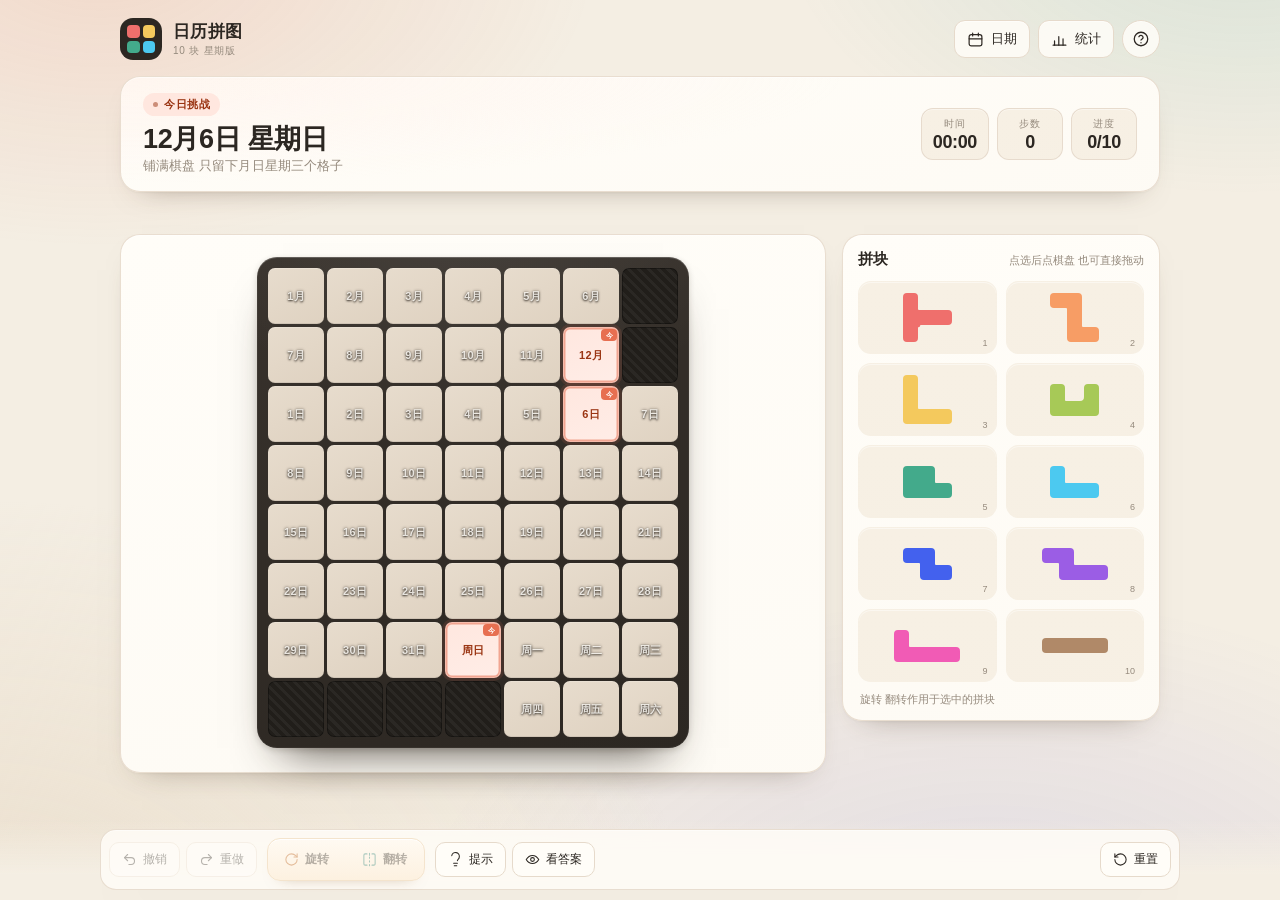
==== commit 759269cf: "移除棋盘下方重复的月日星期图例行 收紧手机端卡片间距" ====
--- a/index.html
+++ b/index.html
@@ -79,12 +79,6 @@
         <div class="board-wrap">
           <div id="board" class="board" role="grid" aria-label="日历拼图棋盘"></div>
         </div>
-        <p class="board-legend">
-          <span>月份 <b>3月</b></span>
-          <span>日期 <b>15日</b></span>
-          <span>星期 <b>周一</b></span>
-          <span class="legend-tip">顶部「日期」按钮可选年月日</span>
-        </p>
         <div id="answerBar" class="answer-bar" hidden>
           <span id="answerText">答案模式</span>
           <div class="answer-actions">
--- a/styles.css
+++ b/styles.css
@@ -605,26 +605,6 @@
 .board.locked .cell { cursor: default; }
 .board.shake { animation: boardShake 0.5s ease; }
 
-/* 棋盘图例：把月份 日期 星期与格子的对应关系直接写出来 */
-.board-legend {
-  display: flex;
-  align-items: center;
-  justify-content: center;
-  flex-wrap: wrap;
-  gap: 4px 12px;
-  padding: 0 8px 4px;
-  font-size: 11px;
-  color: var(--muted);
-  line-height: 1.4;
-}
-.board-legend span { display: inline-flex; align-items: center; gap: 5px; }
-.board-legend b {
-  font-weight: 600;
-  color: var(--ink-2);
-  font-variant-numeric: tabular-nums;
-}
-.board-legend .legend-tip { color: var(--muted); }
-
 .answer-bar {
   margin: 2px 6px 0;
   padding: 10px 12px;
@@ -1410,6 +1390,7 @@
       "board"
       "tray";
     gap: 10px;
+    align-content: start;
     padding: 2px 10px 10px;
   }
 
